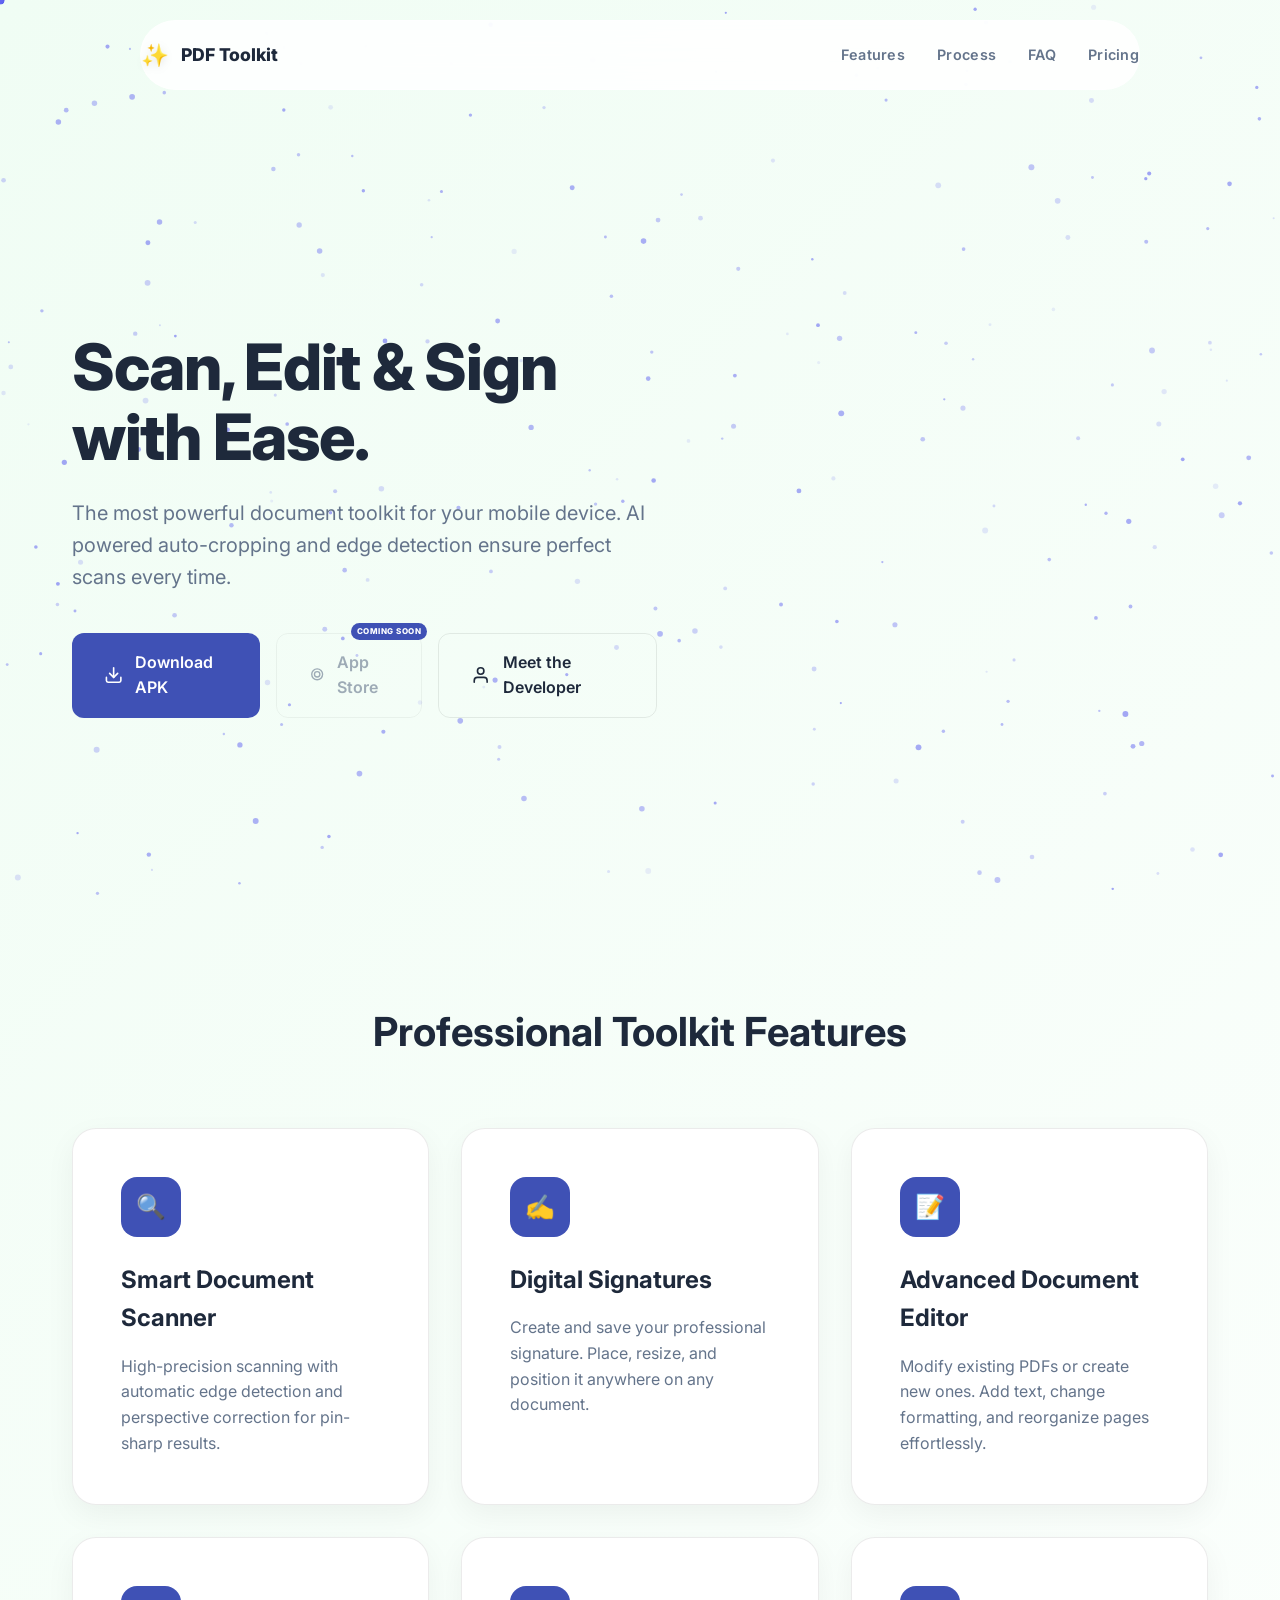
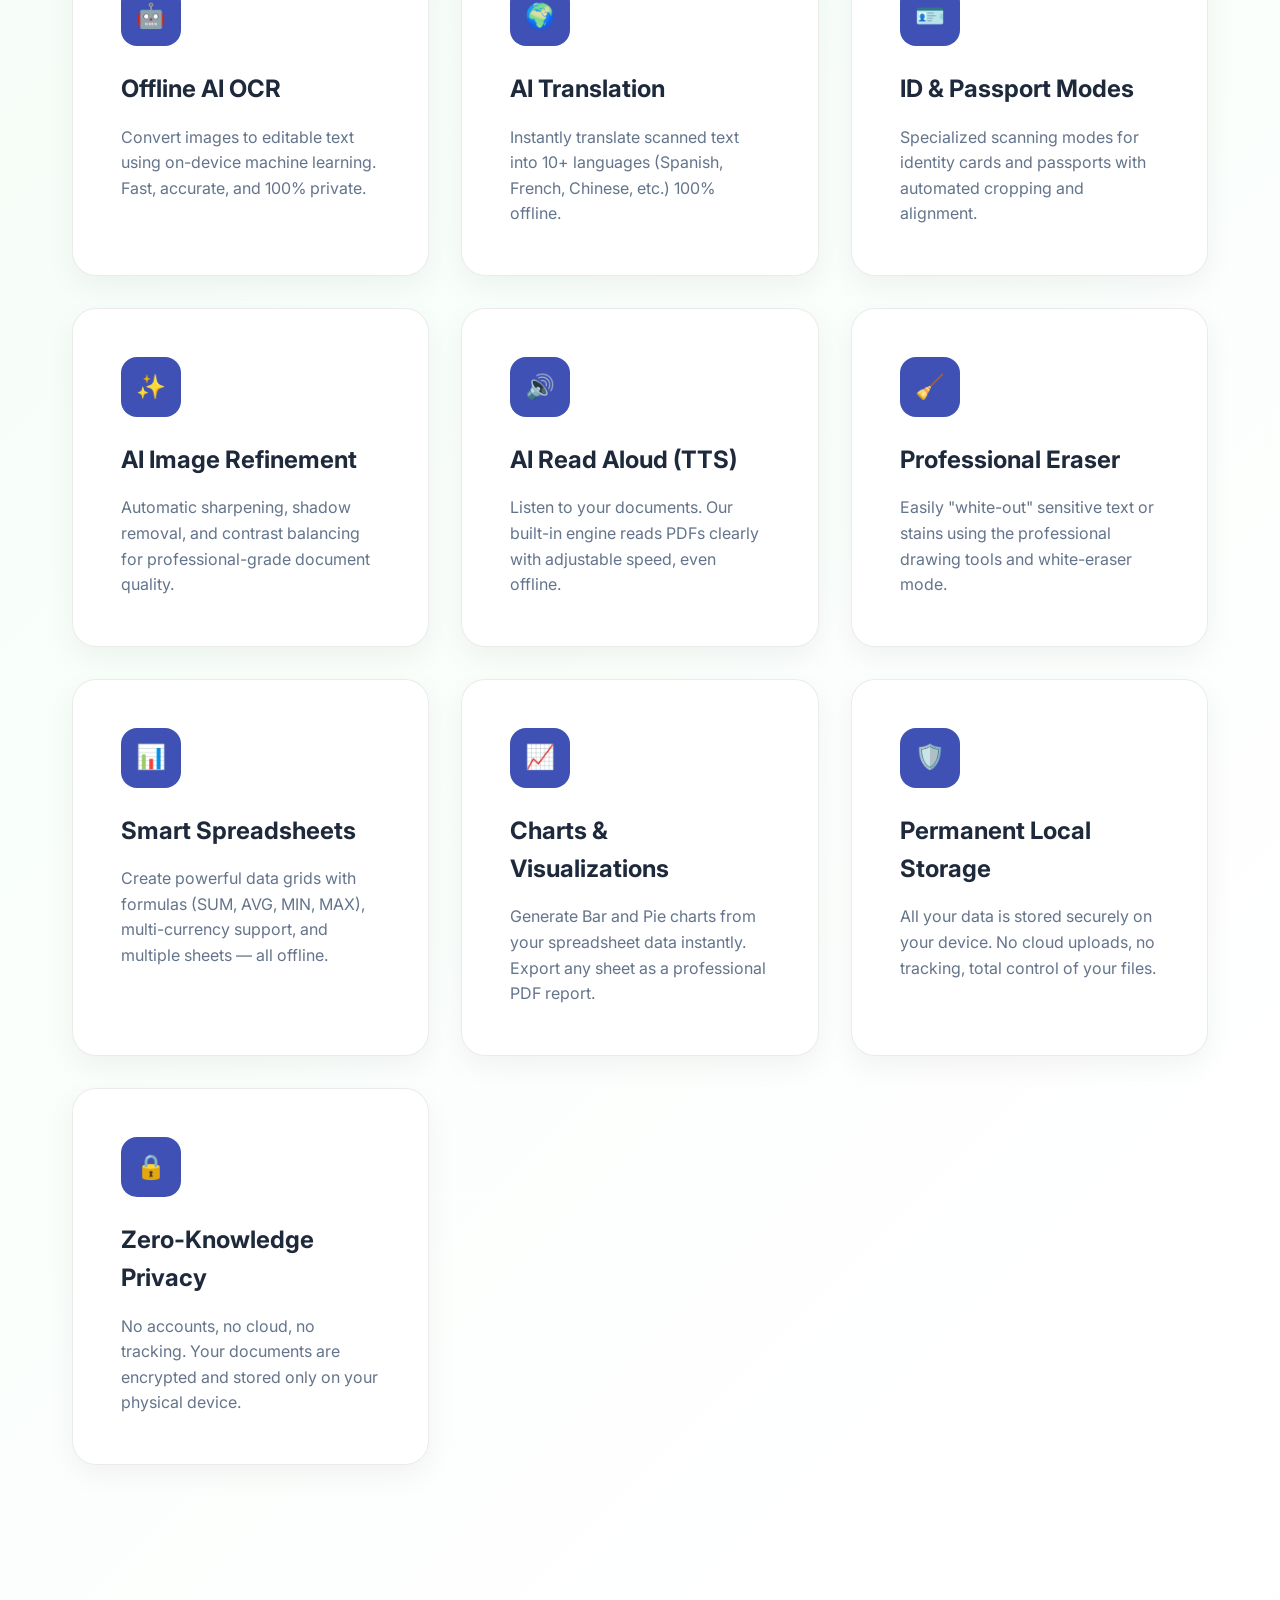
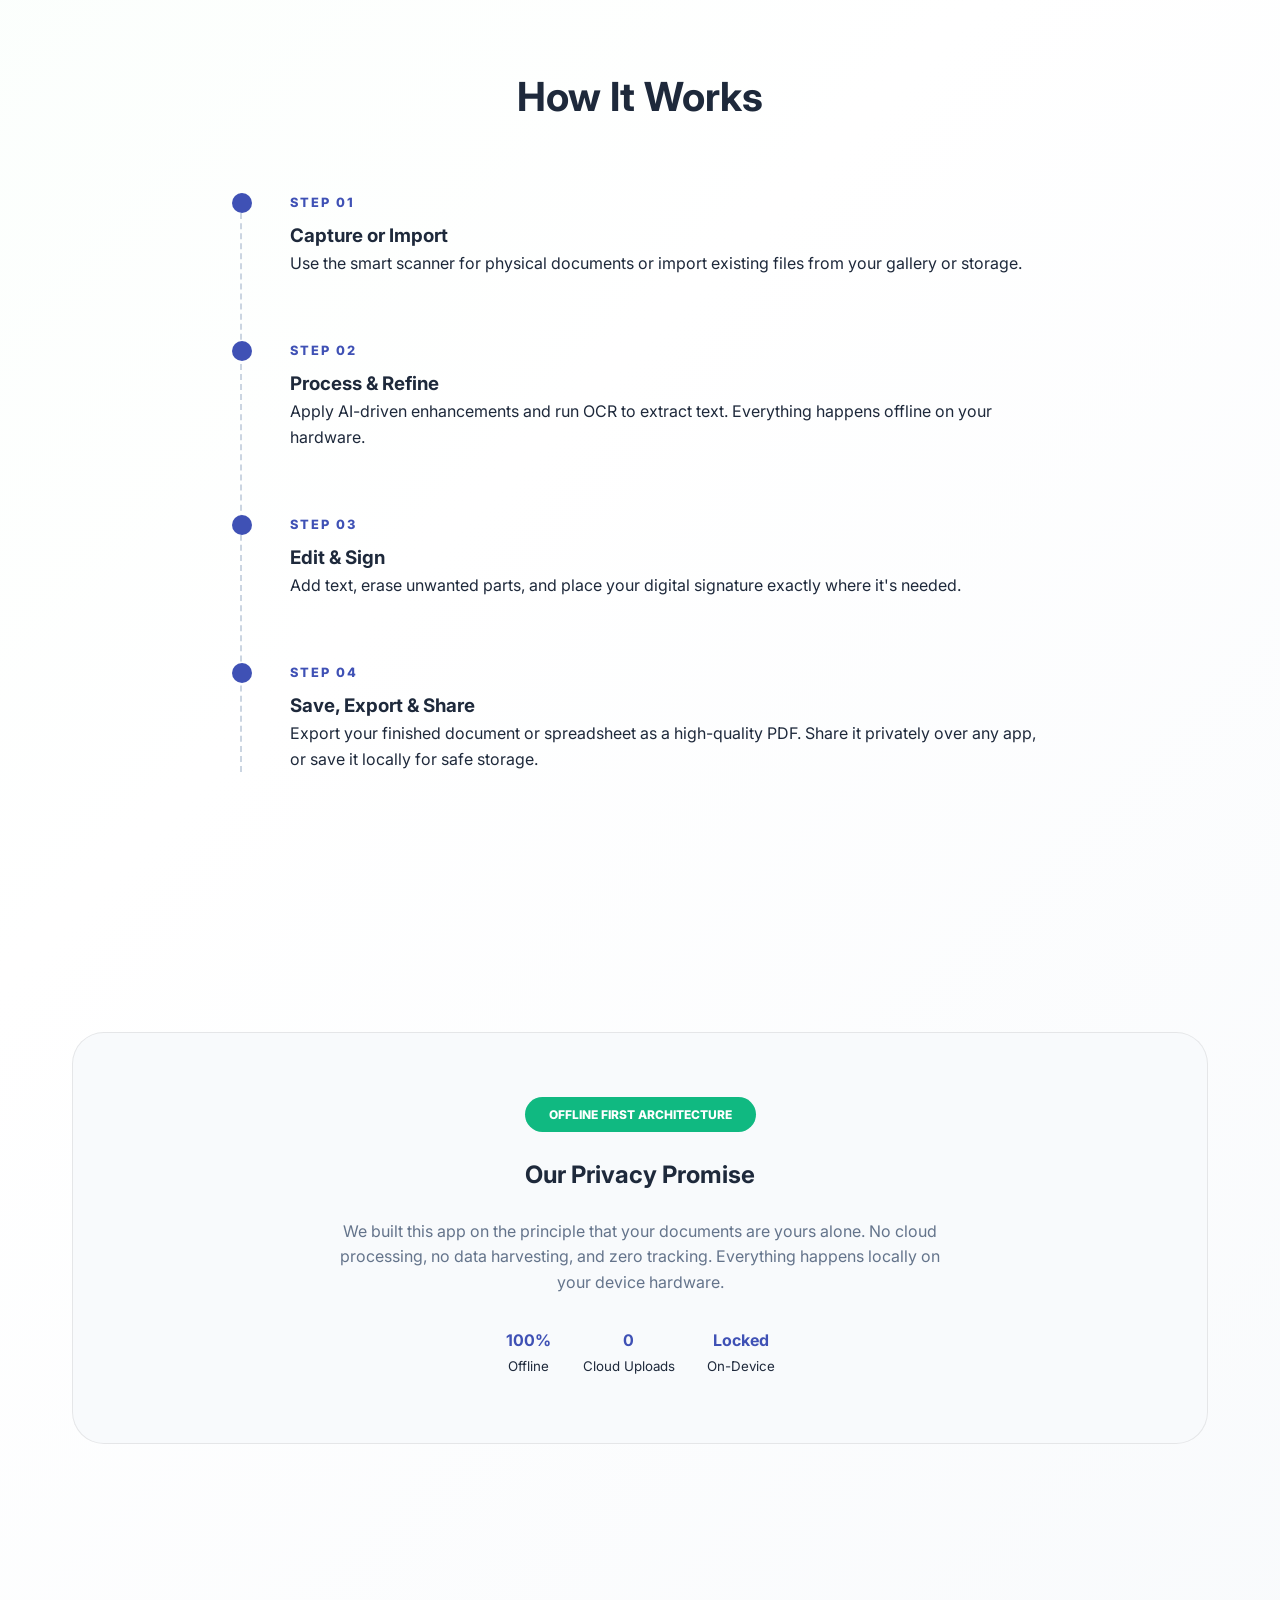
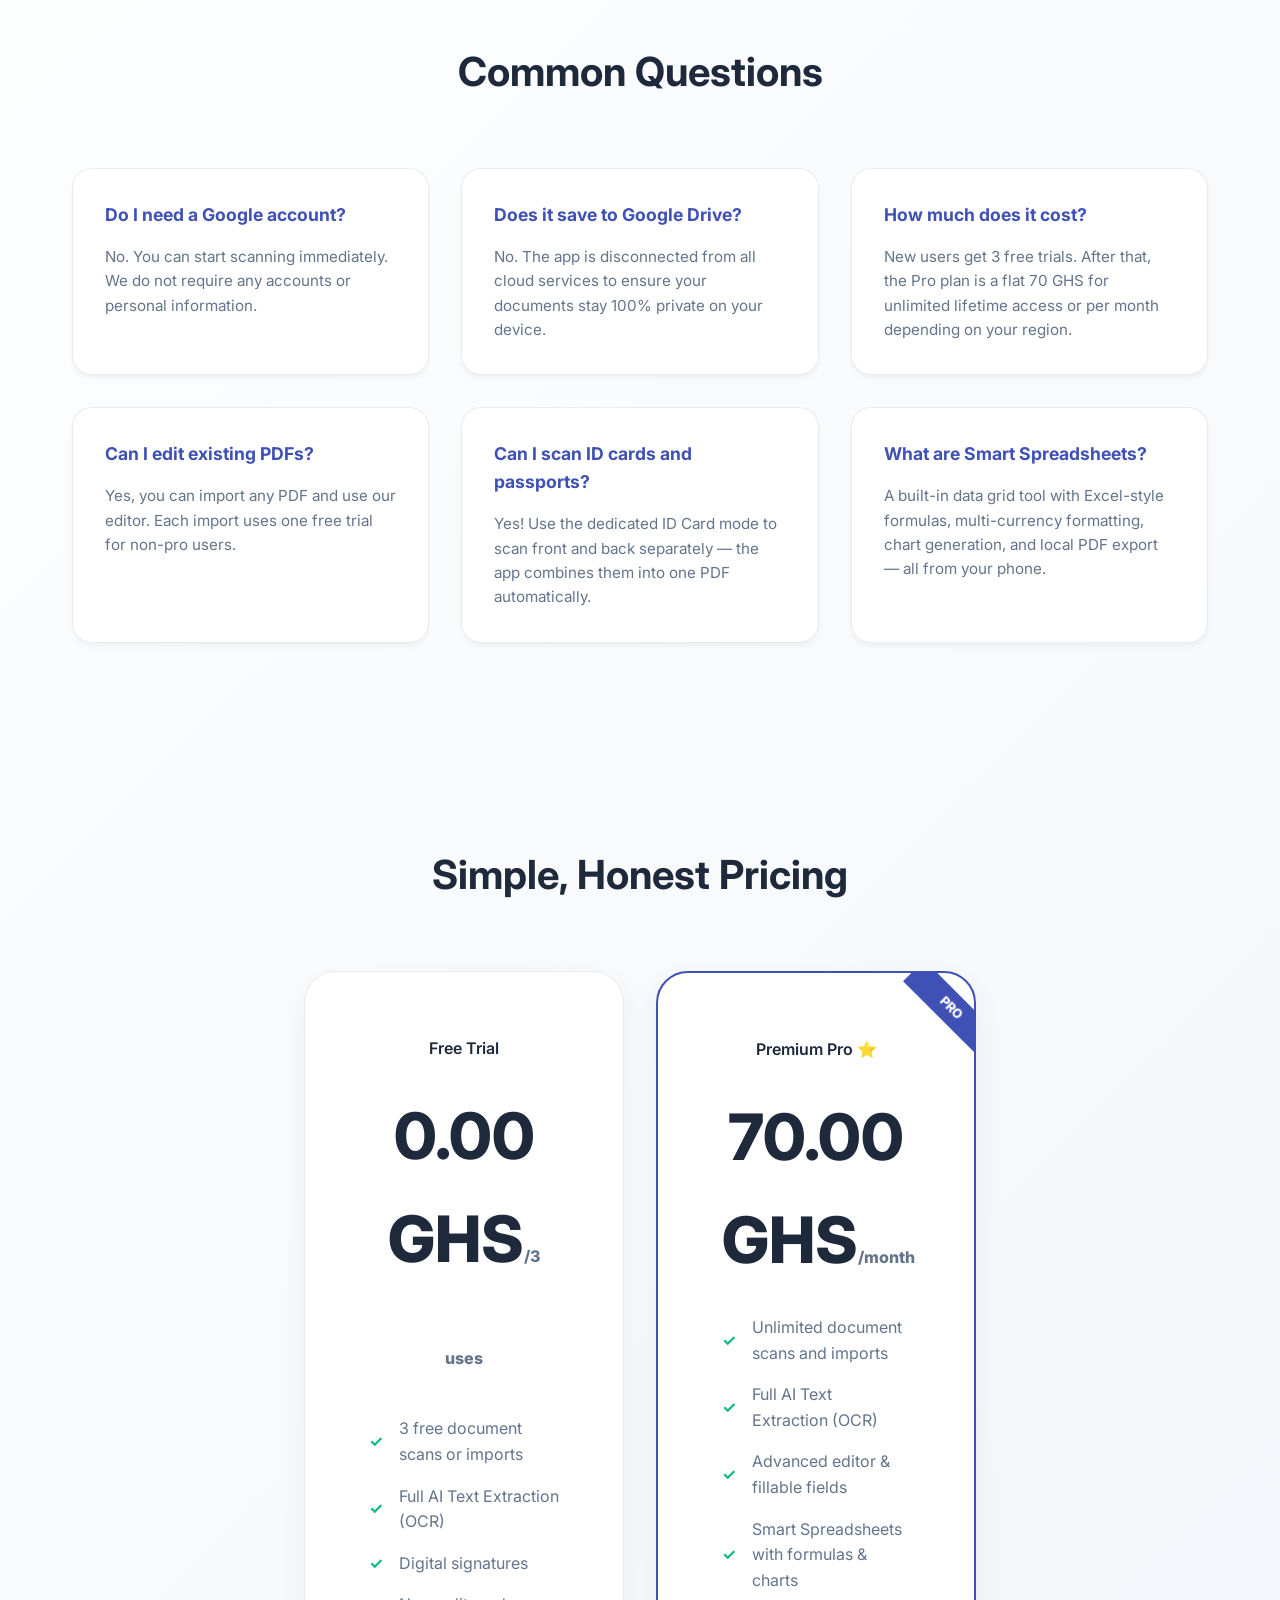
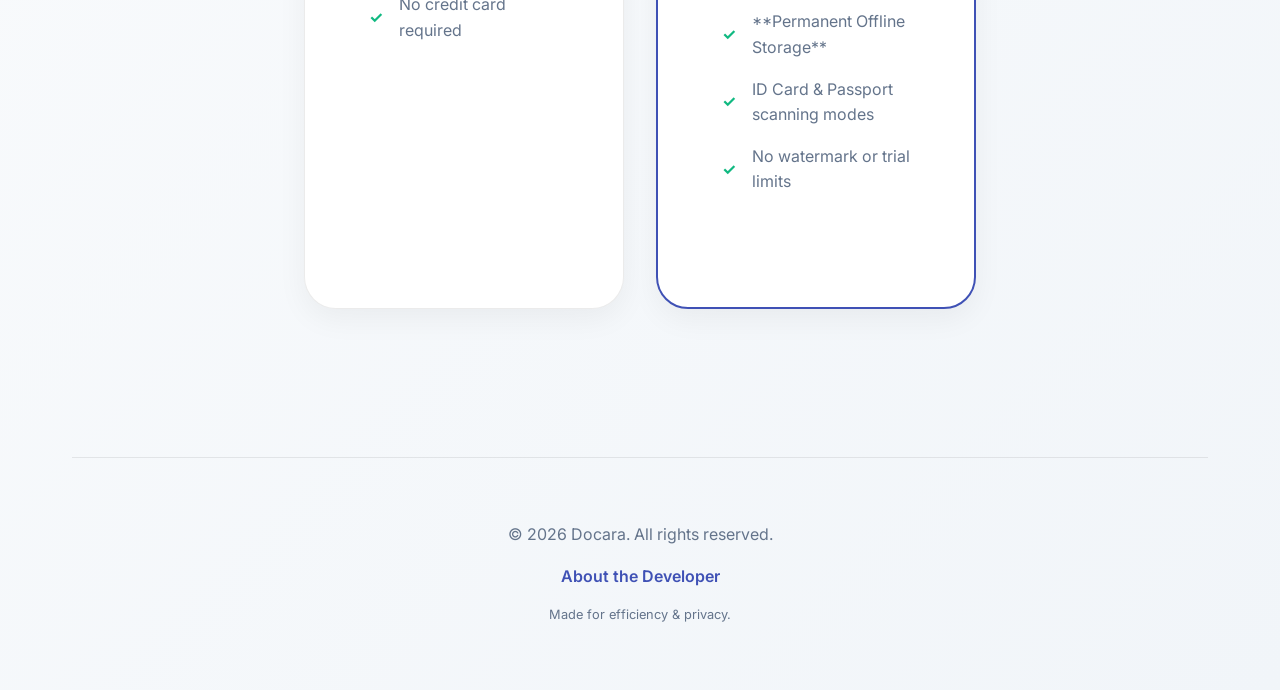
==== index.html @ e5826e5a "Initial commit - Clean project state" ====
<!DOCTYPE html>
<html lang="en">

<head>
    <meta charset="UTF-8">
    <meta name="viewport" content="width=device-width, initial-scale=1.0">
    <title>Docara | Professional Document Toolkit</title>
    <link rel="stylesheet" href="style.css">
</head>

<body>
    <!-- Moving Dot Animation Canvas -->
    <canvas id="particleCanvas"></canvas>

    <!-- Navigation Header -->
    <nav class="navbar">
        <div class="nav-container">
            <a href="#" class="nav-logo">
                <div class="logo-icon">✨</div>
                <span>PDF Toolkit</span>
            </a>
            <div class="nav-links">
                <a href="#features">Features</a>
                <a href="#how-it-works">Process</a>
                <a href="#faq">FAQ</a>
                <a href="#pricing">Pricing</a>
            </div>
            <button class="mobile-menu-btn" aria-label="Toggle Menu">
                <span></span>
                <span></span>
                <span></span>
            </button>
        </div>
    </nav>

    <div class="container">
        <!-- Hero Section -->
        <header class="animate">
            <div class="hero-content">
                <div class="hero-left">
                    <h1>Scan, Edit & Sign with Ease.</h1>
                    <p class="hero-subtitle">The most powerful document toolkit for your mobile device. AI powered
                        auto-cropping and edge detection ensure perfect scans every time.</p>
                    <div class="cta-group">
                        <a href="Latest_Builds/Docara_Latest.apk" class="btn btn-primary" download>
                            <svg width="24" height="24" viewBox="0 0 24 24" fill="none" stroke="currentColor"
                                stroke-width="2" stroke-linecap="round" stroke-linejoin="round">
                                <path d="M21 15v4a2 2 0 0 1-2 2H5a2 2 0 0 1-2-2v-4"></path>
                                <polyline points="7 10 12 15 17 10"></polyline>
                                <line x1="12" y1="15" x2="12" y2="3"></line>
                            </svg>
                            Download APK
                        </a>
                        <div style="position: relative;">
                            <a href="#" class="btn" style="border: 1px solid var(--glass-border); color: var(--text-dim); cursor: not-allowed; opacity: 0.6;">
                                <svg width="24" height="24" viewBox="0 0 24 24" fill="none" stroke="currentColor"
                                    stroke-width="2" stroke-linecap="round" stroke-linejoin="round">
                                    <path d="M12 19c-4.42 0-8-3.58-8-8s3.58-8 8-8 8 3.58 8 8-3.58 8-8 8z"></path>
                                    <path d="M12 15c-2.21 0-4-1.79-4-4s1.79-4 4-4 4 1.79 4 4-1.79 4-4 4z"></path>
                                </svg>
                                App Store
                            </a>
                            <span style="position: absolute; top: -10px; right: -5px; background: var(--primary); color: white; font-size: 8px; padding: 2px 6px; border-radius: 10px; font-weight: 800; letter-spacing: 0.5px;">COMING SOON</span>
                        </div>
                        <a href="about.html" class="btn"
                            style="border: 1px solid var(--glass-border); color: var(--text-main);">
                            <svg width="24" height="24" viewBox="0 0 24 24" fill="none" stroke="currentColor"
                                stroke-width="2" stroke-linecap="round" stroke-linejoin="round">
                                <path d="M20 21v-2a4 4 0 0 0-4-4H8a4 4 0 0 0-4 4v2"></path>
                                <circle cx="12" cy="7" r="4"></circle>
                            </svg>
                            Meet the Developer
                        </a>
                    </div>
                </div>
                <div class="hero-right">
                    <!-- App Mockup Removed Based on User Request -->
                </div>
            </div>
        </header>

        <!-- Features Section -->
        <section id="features" class="features">
            <h2 class="section-title">Professional Toolkit Features</h2>
            <div class="feature-grid">
                <div class="feature-card animate">
                    <div class="feature-icon">🔍</div>
                    <h3>Smart Document Scanner</h3>
                    <p>High-precision scanning with automatic edge detection and perspective correction for pin-sharp results.</p>
                </div>
                <div class="feature-card animate">
                    <div class="feature-icon">✍️</div>
                    <h3>Digital Signatures</h3>
                    <p>Create and save your professional signature. Place, resize, and position it anywhere on any document.</p>
                </div>
                <div class="feature-card animate">
                    <div class="feature-icon">📝</div>
                    <h3>Advanced Document Editor</h3>
                    <p>Modify existing PDFs or create new ones. Add text, change formatting, and reorganize pages effortlessly.</p>
                </div>
                <div class="feature-card animate">
                    <div class="feature-icon">🤖</div>
                    <h3>Offline AI OCR</h3>
                    <p>Convert images to editable text using on-device machine learning. Fast, accurate, and 100% private.</p>
                </div>
                <div class="feature-card animate">
                    <div class="feature-icon">🌍</div>
                    <h3>AI Translation</h3>
                    <p>Instantly translate scanned text into 10+ languages (Spanish, French, Chinese, etc.) 100% offline.</p>
                </div>
                <div class="feature-card animate">
                    <div class="feature-icon">🪪</div>
                    <h3>ID & Passport Modes</h3>
                    <p>Specialized scanning modes for identity cards and passports with automated cropping and alignment.</p>
                </div>
                <div class="feature-card animate">
                    <div class="feature-icon">✨</div>
                    <h3>AI Image Refinement</h3>
                    <p>Automatic sharpening, shadow removal, and contrast balancing for professional-grade document quality.</p>
                </div>
                <div class="feature-card animate">
                    <div class="feature-icon">🔊</div>
                    <h3>AI Read Aloud (TTS)</h3>
                    <p>Listen to your documents. Our built-in engine reads PDFs clearly with adjustable speed, even offline.</p>
                </div>
                <div class="feature-card animate">
                    <div class="feature-icon">🧹</div>
                    <h3>Professional Eraser</h3>
                    <p>Easily "white-out" sensitive text or stains using the professional drawing tools and white-eraser mode.</p>
                </div>
                <div class="feature-card animate">
                    <div class="feature-icon">📊</div>
                    <h3>Smart Spreadsheets</h3>
                    <p>Create powerful data grids with formulas (SUM, AVG, MIN, MAX), multi-currency support, and multiple sheets — all offline.</p>
                </div>
                <div class="feature-card animate">
                    <div class="feature-icon">📈</div>
                    <h3>Charts & Visualizations</h3>
                    <p>Generate Bar and Pie charts from your spreadsheet data instantly. Export any sheet as a professional PDF report.</p>
                </div>
                <div class="feature-card animate">
                    <div class="feature-icon">🛡️</div>
                    <h3>Permanent Local Storage</h3>
                    <p>All your data is stored securely on your device. No cloud uploads, no tracking, total control of your files.</p>
                </div>
                <div class="feature-card animate">
                    <div class="feature-icon">🔒</div>
                    <h3>Zero-Knowledge Privacy</h3>
                    <p>No accounts, no cloud, no tracking. Your documents are encrypted and stored only on your physical device.</p>
                </div>
            </div>
        </section>

             <section id="how-it-works" class="how-it-works animate" style="padding: 100px 0;">
            <h2 class="section-title">How It Works</h2>
            <div class="steps-container">
                <div class="step-item">
                    <span class="step-number">Step 01</span>
                    <h3>Capture or Import</h3>
                    <p>Use the smart scanner for physical documents or import existing files from your gallery or storage.</p>
                </div>
                <div class="step-item">
                    <span class="step-number">Step 02</span>
                    <h3>Process & Refine</h3>
                    <p>Apply AI-driven enhancements and run OCR to extract text. Everything happens offline on your hardware.</p>
                </div>
                <div class="step-item">
                    <span class="step-number">Step 03</span>
                    <h3>Edit & Sign</h3>
                    <p>Add text, erase unwanted parts, and place your digital signature exactly where it's needed.</p>
                </div>
                <div class="step-item">
                    <span class="step-number">Step 04</span>
                    <h3>Save, Export & Share</h3>
                    <p>Export your finished document or spreadsheet as a high-quality PDF. Share it privately over any app, or save it locally for safe storage.</p>
                </div>
        </section>

        <!-- Privacy Promise -->
        <section class="animate">
            <div class="privacy-promise">
                <span class="privacy-badge">OFFLINE FIRST ARCHITECTURE</span>
                <h2>Our Privacy Promise</h2>
                <p style="max-width: 600px; margin: 1.5rem auto; color: var(--text-dim);">We built this app on the
                    principle that your documents are yours alone. No cloud processing, no data harvesting, and zero
                    tracking. Everything happens locally on your device hardware.</p>
                <div style="display: flex; justify-content: center; gap: 2rem; margin-top: 2rem;">
                    <div><strong class="text-accent">100%</strong><br><small>Offline</small></div>
                    <div><strong class="text-accent">0</strong><br><small>Cloud Uploads</small></div>
                    <div><strong class="text-accent">Locked</strong><br><small>On-Device</small></div>
                </div>
            </div>
        </section>

        <!-- FAQ Section -->
        <section id="faq" style="padding: 100px 0;">
            <h2 class="section-title">Common Questions</h2>
            <div class="faq-grid animate">
                <div class="faq-card">
                    <h4>Do I need a Google account?</h4>
                    <p>No. You can start scanning immediately. We do not require any accounts or personal information.</p>
                </div>
                <div class="faq-card">
                    <h4>Does it save to Google Drive?</h4>
                    <p>No. The app is disconnected from all cloud services to ensure your documents stay 100% private on your device.</p>
                </div>
                <div class="faq-card">
                    <h4>How much does it cost?</h4>
                    <p>New users get 3 free trials. After that, the Pro plan is a flat 70 GHS for unlimited lifetime access or per month depending on your region.</p>
                </div>
                <div class="faq-card">
                    <h4>Can I edit existing PDFs?</h4>
                    <p>Yes, you can import any PDF and use our editor. Each import uses one free trial for non-pro users.</p>
                </div>
                <div class="faq-card">
                    <h4>Can I scan ID cards and passports?</h4>
                    <p>Yes! Use the dedicated ID Card mode to scan front and back separately — the app combines them into one PDF automatically.</p>
                </div>
                <div class="faq-card">
                    <h4>What are Smart Spreadsheets?</h4>
                    <p>A built-in data grid tool with Excel-style formulas, multi-currency formatting, chart generation, and local PDF export — all from your phone.</p>
                </div>
            </div>
        </section>


        <!-- Pricing Section -->
        <section id="pricing" class="pricing">
            <h2 class="section-title">Simple, Honest Pricing</h2>
            <div style="display: flex; justify-content: center; gap: 2rem; flex-wrap: wrap; margin-bottom: 3rem;">
                <!-- Trial Card -->
                <div class="pricing-card animate" style="flex: 1; min-width: 260px; max-width: 320px;">
                    <p style="font-weight: 600;">Free Trial</p>
                    <div class="price">0.00 GHS<span>/3 uses</span></div>
                    <ul class="pricing-list">
                        <li>3 free document scans or imports</li>
                        <li>Full AI Text Extraction (OCR)</li>
                        <li>Digital signatures</li>
                        <li>No credit card required</li>
                    </ul>
                </div>
                <!-- Pro Card -->
                <div class="pricing-card animate has-ribbon" style="flex: 1; min-width: 260px; max-width: 320px;">
                    <p style="font-weight: 600;">Premium Pro ⭐</p>
                    <div class="price">70.00 GHS<span>/month</span></div>
                    <ul class="pricing-list">
                        <li>Unlimited document scans and imports</li>
                        <li>Full AI Text Extraction (OCR)</li>
                        <li>Advanced editor & fillable fields</li>
                        <li>Smart Spreadsheets with formulas & charts</li>
                        <li>**Permanent Offline Storage**</li>
                        <li>ID Card & Passport scanning modes</li>
                        <li>No watermark or trial limits</li>
                    </ul>
                </div>
            </div>
        </section>

        <!-- Footer -->
        <footer
            style="padding: 4rem 0; text-align: center; border-top: 1px solid var(--glass-border); position: relative; z-index: 1;">
            <p style="color: var(--text-dim)">&copy; 2026 Docara. All rights reserved.</p>
            <p style="margin-top: 1rem;"><a href="about.html"
                    style="color: var(--primary); text-decoration: none; font-weight: 600;">About the Developer</a></p>
            <p style="font-size: 0.8rem; margin-top: 1rem; color: var(--text-dim);">Made for efficiency & privacy.</p>
        </footer>
    </div>

    <!-- Particle Background Script -->
    <script>
        const canvas = document.getElementById('particleCanvas');
        const ctx = canvas.getContext('2d');
        let particles = [];
        const particleCount = 1000;

        window.addEventListener('resize', resizeCanvas);
        function resizeCanvas() {
            canvas.width = window.innerWidth;
            canvas.height = window.innerHeight;
        }
        resizeCanvas();

        class Particle {
            constructor() {
                this.init();
            }
            init() {
                this.x = Math.random() * canvas.width;
                this.y = Math.random() * canvas.height;
                this.size = Math.random() * 2 + 1;
                this.speedX = Math.random() * 0.5 - 0.25;
                this.speedY = Math.random() * 0.5 - 0.25;
                this.opacity = Math.random() * 0.5 + 0.1;
            }
            update() {
                this.x += this.speedX;
                this.y += this.speedY;

                if (this.x < 0 || this.x > canvas.width || this.y < 0 || this.y > canvas.height) {
                    this.init();
                }
            }
            draw() {
                ctx.fillStyle = `rgba(99, 102, 241, ${this.opacity})`;
                ctx.beginPath();
                ctx.arc(this.x, this.y, this.size, 0, Math.PI * 2);
                ctx.fill();
            }
        }

        for (let i = 0; i < particleCount; i++) {
            particles.push(new Particle());
        }

        function animate() {
            ctx.clearRect(0, 0, canvas.width, canvas.height);
            particles.forEach(p => {
                p.update();
                p.draw();
            });
            requestAnimationFrame(animate);
        }
        animate();

        // Reveal animations
        const observer = new IntersectionObserver((entries) => {
            entries.forEach(entry => {
                if (entry.isIntersecting) {
                    entry.target.classList.add('visible');
                }
            });
        }, { threshold: 0.1 });

        document.querySelectorAll('.animate').forEach(el => observer.observe(el));

        // Navbar Scroll Effect
        const navbar = document.querySelector('.navbar');
        window.addEventListener('scroll', () => {
            if (window.scrollY > 50) {
                navbar.style.padding = '0.5rem 0';
                navbar.style.boxShadow = '0 10px 30px rgba(0,0,0,0.1)';
            } else {
                navbar.style.padding = '0';
                navbar.style.boxShadow = 'none';
            }
        });

        // Mobile Menu Toggle
        const mobileBtn = document.querySelector('.mobile-menu-btn');
        const navLinks = document.querySelector('.nav-links');

        mobileBtn.addEventListener('click', (e) => {
            e.stopPropagation();
            navLinks.classList.toggle('active');
        });

        // Close mobile menu on link click
        document.querySelectorAll('.nav-links a').forEach(link => {
            link.addEventListener('click', () => {
                if (window.innerWidth <= 968) {
                    navLinks.classList.remove('active');
                }
            });
        });

        // Close mobile menu when clicking outside
        document.addEventListener('click', (e) => {
            if (window.innerWidth <= 968 && navLinks.classList.contains('active')) {
                if (!navLinks.contains(e.target) && !mobileBtn.contains(e.target)) {
                    navLinks.classList.remove('active');
                }
            }
        });
    </script>
</body>

</html>
---- style.css ----
@import url('https://fonts.googleapis.com/css2?family=Inter:wght@400;600;800&display=swap');

:root {
    --primary: #3F51B5;
    --primary-dark: #303F9F;
    --accent: #6366f1;
    --bg-dark: #f0fdf4;
    --bg-gradient: linear-gradient(135deg, #f0fdf4 0%, #ffffff 50%, #f1f5f9 100%);
    --bg-card: #ffffff;
    --text-main: #1e293b;
    --text-dim: #64748b;
    --glass-border: rgba(0, 0, 0, 0.08);
    --card-shadow: 0 10px 30px rgba(0, 0, 0, 0.05);
    --nav-height: 80px;
}

* {
    margin: 0;
    padding: 0;
    box-sizing: border-box;
}

body {
    font-family: 'Inter', sans-serif;
    background-color: var(--bg-dark);
    background-image: var(--bg-gradient);
    color: var(--text-main);
    line-height: 1.6;
    overflow-x: hidden;
    min-height: 100vh;
}

html {
    overflow-x: hidden;
}

/* Particle Canvas */
#particleCanvas {
    position: fixed;
    top: 0;
    left: 0;
    width: 100%;
    height: 100%;
    z-index: -1;
    pointer-events: none;
}

/* Animations */
@keyframes fadeIn {
    from { opacity: 0; transform: translateY(20px); }
    to { opacity: 1; transform: translateY(0); }
}

.animate {
    opacity: 0;
    transition: all 0.8s ease;
}

.animate.visible {
    opacity: 1;
    transform: translateY(0);
}

/* Layout */
.container {
    max-width: 1200px;
    margin: 0 auto;
    padding: 0 2rem;
    position: relative;
    z-index: 1;
}

@media (max-width: 768px) {
    .container {
        padding: 0 1.25rem;
    }
}

/* Floating Pill Navigation Bar */
.navbar {
    position: fixed;
    top: 20px;
    left: 50%;
    transform: translateX(-50%);
    width: 90%;
    max-width: 1000px;
    height: 70px;
    background: rgba(255, 255, 255, 0.85);
    backdrop-filter: blur(20px);
    -webkit-backdrop-filter: blur(20px);
    border: 1px solid rgba(255, 255, 255, 0.4);
    border-radius: 100px;
    z-index: 1000;
    display: flex !important;
    align-items: center !important;
    padding: 0 1.5rem;
    box-shadow: 0 10px 40px rgba(0, 0, 0, 0.08);
    transition: all 0.4s cubic-bezier(0.4, 0, 0.2, 1);
}

.nav-container {
    width: 100%;
    display: flex !important;
    justify-content: space-between !important;
    align-items: center !important;
}

.nav-logo {
    display: flex !important;
    align-items: center !important;
    gap: 0.75rem;
    text-decoration: none;
    color: var(--text-main);
    font-weight: 800;
    font-size: 1.1rem;
    white-space: nowrap;
}

.logo-icon {
    font-size: 1.4rem;
    filter: drop-shadow(0 2px 4px rgba(0,0,0,0.1));
}

.nav-links {
    display: flex !important;
    gap: 2rem;
    align-items: center !important;
}

.nav-links a {
    text-decoration: none;
    color: var(--text-dim);
    font-weight: 600;
    font-size: 0.9rem;
    transition: all 0.3s ease;
    letter-spacing: 0.02em;
}

.nav-links a:hover {
    color: var(--primary);
    transform: translateY(-1px);
}

.nav-cta {
    display: flex !important;
    align-items: center !important;
}

.btn-sm {
    padding: 0.7rem 1.5rem !important;
    font-size: 0.85rem !important;
    border-radius: 50px !important;
    background: var(--primary) !important;
    color: #fff !important;
    box-shadow: 0 4px 15px rgba(63, 81, 181, 0.3) !important;
}

.btn-sm:hover {
    transform: translateY(-2px) scale(1.05) !important;
    box-shadow: 0 8px 20px rgba(63, 81, 181, 0.4) !important;
}

.mobile-menu-btn {
    display: none;
    flex-direction: column;
    gap: 5px;
    background: none;
    border: none;
    cursor: pointer;
    padding: 10px;
}

.mobile-menu-btn span {
    width: 22px;
    height: 2px;
    background: var(--text-main);
    border-radius: 2px;
    transition: all 0.3s ease;
}

/* Mobile Menu Active State */
.nav-links.active {
    display: flex !important;
    position: fixed;
    top: 90px;
    left: 5%;
    width: 90%;
    background: rgba(255, 255, 255, 0.98);
    backdrop-filter: blur(10px);
    flex-direction: column;
    padding: 2rem;
    border-radius: 24px;
    box-shadow: 0 15px 40px rgba(0,0,0,0.15);
    border: 1px solid rgba(255,255,255,0.5);
    z-index: 999;
    animation: slideIn 0.3s ease forwards;
}

@keyframes slideIn {
    from { opacity: 0; transform: translateY(-10px); }
    to { opacity: 1; transform: translateY(0); }
}

/* Hero Section */
header {
    min-height: 100vh;
    display: flex;
    align-items: center;
    position: relative;
    padding-top: 150px;
}

.hero-content {
    display: grid;
    grid-template-columns: 1.2fr 1fr;
    gap: 4rem;
    align-items: center;
}

h1 {
    font-size: 4rem;
    font-weight: 800;
    line-height: 1.1;
    margin-bottom: 1.5rem;
    color: var(--text-main);
    letter-spacing: -0.02em;
}

.hero-subtitle {
    font-size: 1.25rem;
    color: var(--text-dim);
    margin-bottom: 2.5rem;
}

.cta-group {
    display: flex;
    gap: 1rem;
}

.btn {
    padding: 1rem 2rem;
    border-radius: 12px;
    font-weight: 600;
    text-decoration: none;
    transition: all 0.3s ease;
    display: inline-flex;
    align-items: center;
    gap: 0.75rem;
}

.btn-primary {
    background-color: var(--primary);
    color: #fff;
}

.btn-primary:hover {
    transform: translateY(-2px);
    box-shadow: 0 10px 20px rgba(63, 81, 181, 0.2);
}

.hero-image {
    position: relative;
    border-radius: 40px;
    overflow: hidden;
    box-shadow: 0 30px 60px rgba(0,0,0,0.1);
    border: 8px solid #f8fafc;
}

.hero-image img {
    width: 100%;
    display: block;
}

/* Features Section */
.features {
    padding: 100px 0;
}

.section-title {
    text-align: center;
    font-size: 2.5rem;
    margin-bottom: 4rem;
}

@media (max-width: 768px) {
    .section-title {
        font-size: 1.85rem;
        margin-bottom: 2.5rem;
        padding: 0 1rem;
    }
}

.feature-grid {
    display: grid;
    grid-template-columns: repeat(auto-fit, minmax(300px, 1fr));
    gap: 2rem;
}

.feature-card {
    background: var(--bg-card);
    padding: 3rem;
    border-radius: 24px;
    border: 1px solid var(--glass-border);
    transition: all 0.3s ease;
    box-shadow: var(--card-shadow);
}

.feature-card:hover {
    transform: translateY(-10px);
    box-shadow: 0 20px 40px rgba(0,0,0,0.08);
    border-color: var(--primary);
}

.feature-icon {
    width: 60px;
    height: 60px;
    background: var(--primary);
    border-radius: 16px;
    display: flex;
    align-items: center;
    justify-content: center;
    margin-bottom: 1.5rem;
    font-size: 1.5rem;
    color: #fff;
}

.feature-card h3 {
    font-size: 1.5rem;
    margin-bottom: 1rem;
}

.feature-card p {
    color: var(--text-dim);
}

/* Pricing Section */
.pricing {
    padding: 100px 0;
    text-align: center;
}

.pricing-card {
    max-width: 400px;
    background: #fff;
    padding: 4rem;
    border-radius: 32px;
    border: 1px solid var(--glass-border);
    position: relative;
    overflow: hidden;
    box-shadow: var(--card-shadow);
}

.pricing-card.has-ribbon {
    border: 2px solid var(--primary);
}

.pricing-card.has-ribbon::before {
    content: 'PRO';
    position: absolute;
    top: 20px;
    right: -30px;
    background: var(--primary);
    color: #fff;
    padding: 5px 40px;
    transform: rotate(45deg);
    font-weight: 800;
    font-size: 0.8rem;
}

.price {
    font-size: 4rem;
    font-weight: 800;
    margin: 1.5rem 0;
}

.price span {
    font-size: 1rem;
    color: var(--text-dim);
}

.pricing-list {
    list-style: none;
    text-align: left;
    margin-bottom: 3rem;
}

.pricing-list li {
    margin-bottom: 1rem;
    display: flex;
    align-items: center;
    gap: 1rem;
    color: var(--text-dim);
}

.pricing-list li::before {
    content: '\2713';
    color: #10b981;
    font-weight: bold;
}

/* Responsive Enhancements */
@media (max-width: 968px) {
    .navbar {
        width: 95%;
        height: 60px;
        top: 15px;
        padding: 0 1rem;
    }

    .nav-logo span {
        font-size: 1rem;
    }

    header {
        padding-top: 130px;
        min-height: auto;
        padding-bottom: 60px;
    }

    .hero-content {
        grid-template-columns: 1fr;
        text-align: center;
        gap: 3rem;
    }
    
    .cta-group {
        justify-content: center;
        flex-direction: column;
        width: 100%;
        max-width: 300px;
        margin: 0 auto;
    }

    .btn {
        width: 100%;
        justify-content: center;
    }
    
    h1 {
        font-size: 2.75rem;
        margin-bottom: 1rem;
    }

    .hero-subtitle {
        font-size: 1.1rem;
        padding: 0 1rem;
    }
    
    .hero-image {
        max-width: 100%;
        margin: 0 auto;
        border-width: 4px;
    }

    .nav-links {
        display: none !important;
    }

    .nav-cta {
        display: none; /* Hide CTA on small mobile to save space, or show just icon */
    }

    .mobile-menu-btn {
        display: flex !important;
    }

    .features {
        padding: 60px 0;
    }

    .section-title {
        font-size: 2rem;
        margin-bottom: 3rem;
    }

    .pricing-card {
        padding: 2.5rem 1.25rem;
        max-width: 92%;
        margin: 0 auto;
    }

    .price {
        font-size: 2.75rem;
    }
}

@media (max-width: 480px) {
    body {
        font-size: 0.95rem; /* slightly smaller base font */
    }

    h1 {
        font-size: 2rem;
        margin-bottom: 0.75rem;
    }

    .hero-subtitle {
        font-size: 0.95rem;
        margin-bottom: 1.5rem;
    }

    .btn {
        padding: 0.75rem 1.2rem;
        font-size: 0.95rem;
    }

    .hero-image {
        max-width: 250px;
        border-width: 2px;
    }

    .navbar {
        height: 50px;
        padding: 0 0.75rem;
    }

    .nav-logo span {
        font-size: 0.85rem;
    }

    .logo-icon {
        font-size: 1.1rem;
    }

    /* Minimize other sections */
    .section-title {
        font-size: 1.5rem;
        margin-bottom: 2rem;
    }

    .feature-icon {
        width: 45px;
        height: 45px;
        font-size: 1.25rem;
        margin-bottom: 1rem;
    }

    .feature-card {
        padding: 1.5rem;
    }

    .feature-card h3 {
        font-size: 1.2rem;
    }

    .pricing-card {
        padding: 1.5rem 1rem;
    }

    .price {
        font-size: 2.25rem;
    }

    .step-number {
        font-size: 0.75rem;
    }

    .step-item {
        margin-bottom: 2.5rem;
    }
}

/* Steps Section */
.steps-container {
    max-width: 800px;
    margin: 4rem auto;
    position: relative;
    padding-left: 3rem;
    border-left: 2px dashed #cbd5e1;
}

@media (max-width: 768px) {
    .steps-container {
        padding-left: 0;
        margin: 3rem 0;
        border-left: none;
        text-align: center;
    }
    .step-item {
        padding-top: 30px;
    }
    .step-item::before {
        left: 50%;
        transform: translateX(-50%);
        top: 0;
    }
}

.step-item {
    position: relative;
    margin-bottom: 4rem;
}

.step-item::before {
    content: '';
    position: absolute;
    left: -3.65rem;
    top: 0;
    width: 20px;
    height: 20px;
    background: var(--primary);
    border-radius: 50%;
}

.step-number {
    font-size: 0.8rem;
    font-weight: 800;
    color: var(--primary);
    text-transform: uppercase;
    letter-spacing: 2px;
    margin-bottom: 0.5rem;
    display: block;
}

/* Privacy Promise */
.privacy-promise {
    background: #f8fafc;
    border: 1px solid var(--glass-border);
    padding: 4rem;
    border-radius: 32px;
    text-align: center;
    margin: 6rem 0;
}

@media (max-width: 768px) {
    .privacy-promise {
        padding: 2.5rem 1.25rem;
        margin: 4rem 1rem;
        border-radius: 24px;
    }
}

.privacy-badge {
    background: #10b981;
    color: #fff;
    padding: 0.5rem 1.5rem;
    border-radius: 100px;
    font-weight: 800;
    font-size: 0.75rem;
    display: inline-block;
    margin-bottom: 1.5rem;
}

/* FAQ Section */
.faq-grid {
    display: grid;
    grid-template-columns: repeat(auto-fit, minmax(300px, 1fr));
    gap: 2rem;
    margin-top: 4rem;
}

.faq-card {
    background: var(--bg-card);
    padding: 2rem;
    border-radius: 20px;
    border: 1px solid var(--glass-border);
    box-shadow: 0 4px 6px -1px rgba(0,0,0,0.05);
}

@media (max-width: 768px) {
    .faq-grid {
        gap: 1.25rem;
    }
    .faq-card {
        padding: 1.5rem;
    }
}

.faq-card h4 {
    color: var(--primary);
    margin-bottom: 1rem;
    font-size: 1.1rem;
}

.faq-card p {
    font-size: 0.95rem;
    color: var(--text-dim);
}

/* Utility */
.text-accent { color: var(--primary); }
.mt-4 { margin-top: 1rem; }

/* ============================================
   About Page Styles
   ============================================ */
.about-section {
    padding: 160px 0 60px;
}

.story-content {
    max-width: 800px;
    margin: 0 auto;
    background: var(--bg-card);
    padding: 3rem;
    border-radius: 32px;
    border: 1px solid var(--glass-border);
    box-shadow: var(--card-shadow);
}

.story-header {
    text-align: center;
    margin-bottom: 3rem;
}

.dev-badge {
    display: inline-block;
    background: var(--primary);
    color: #fff;
    padding: 0.5rem 1.5rem;
    border-radius: 50px;
    font-weight: 600;
    font-size: 0.9rem;
    margin-bottom: 1rem;
}

.story-text p {
    margin-bottom: 1.5rem;
    font-size: 1.1rem;
    color: var(--text-main);
}

.back-link {
    display: inline-flex;
    align-items: center;
    gap: 0.5rem;
    color: var(--primary);
    text-decoration: none;
    font-weight: 600;
    margin-bottom: 2rem;
    transition: transform 0.3s ease;
}

.back-link:hover {
    transform: translateX(-5px);
}
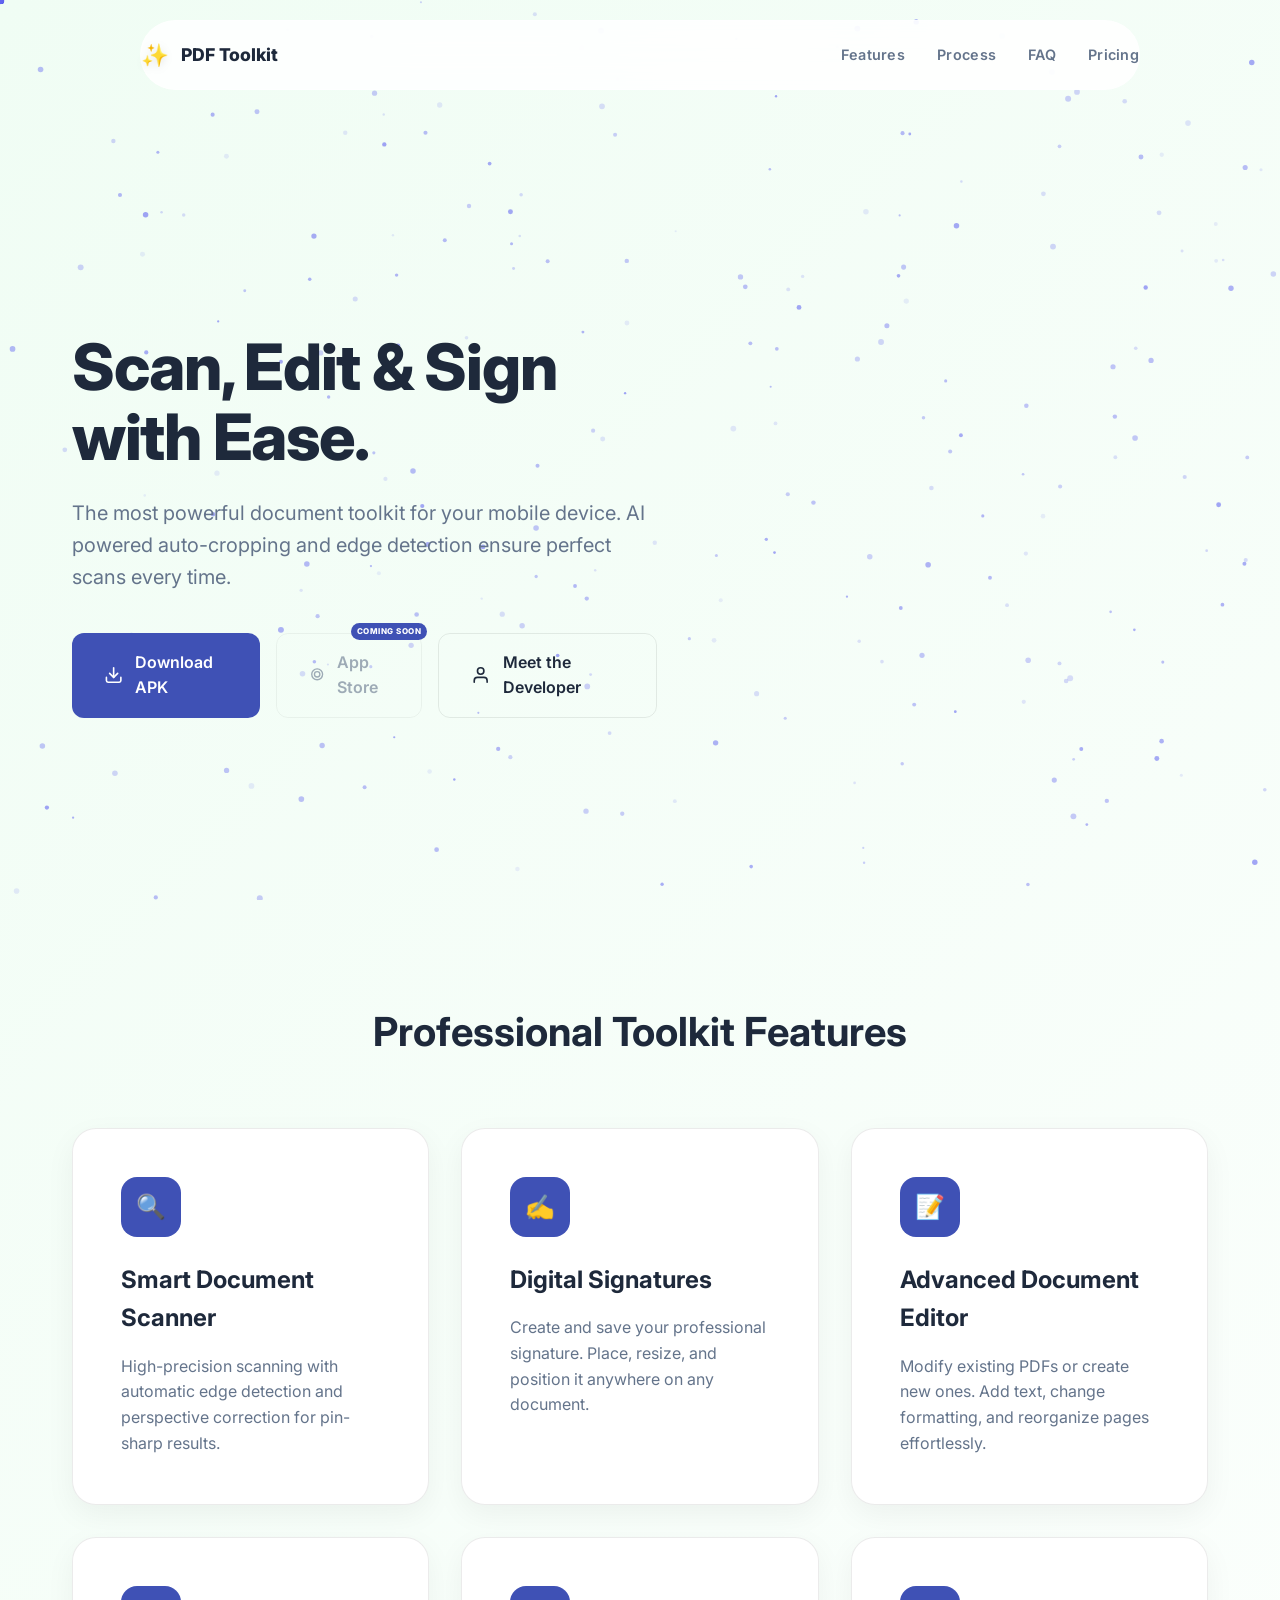
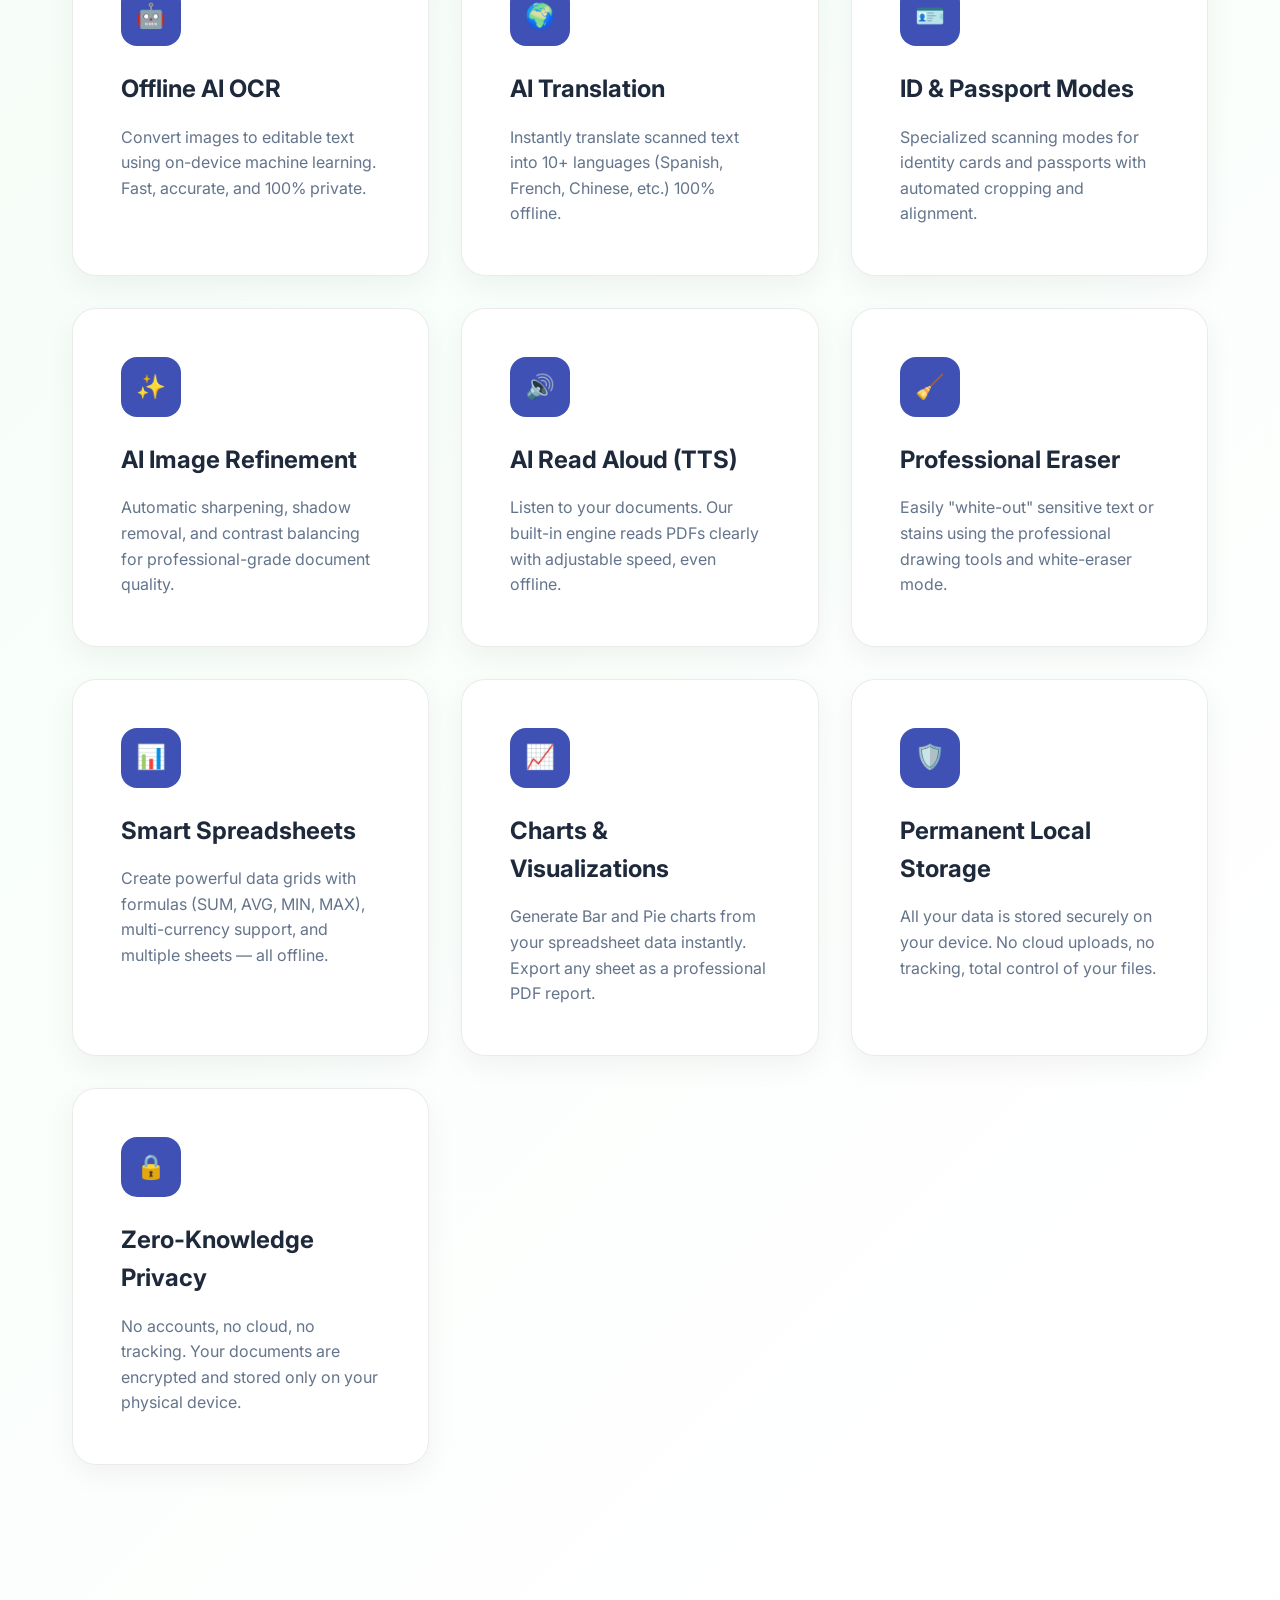
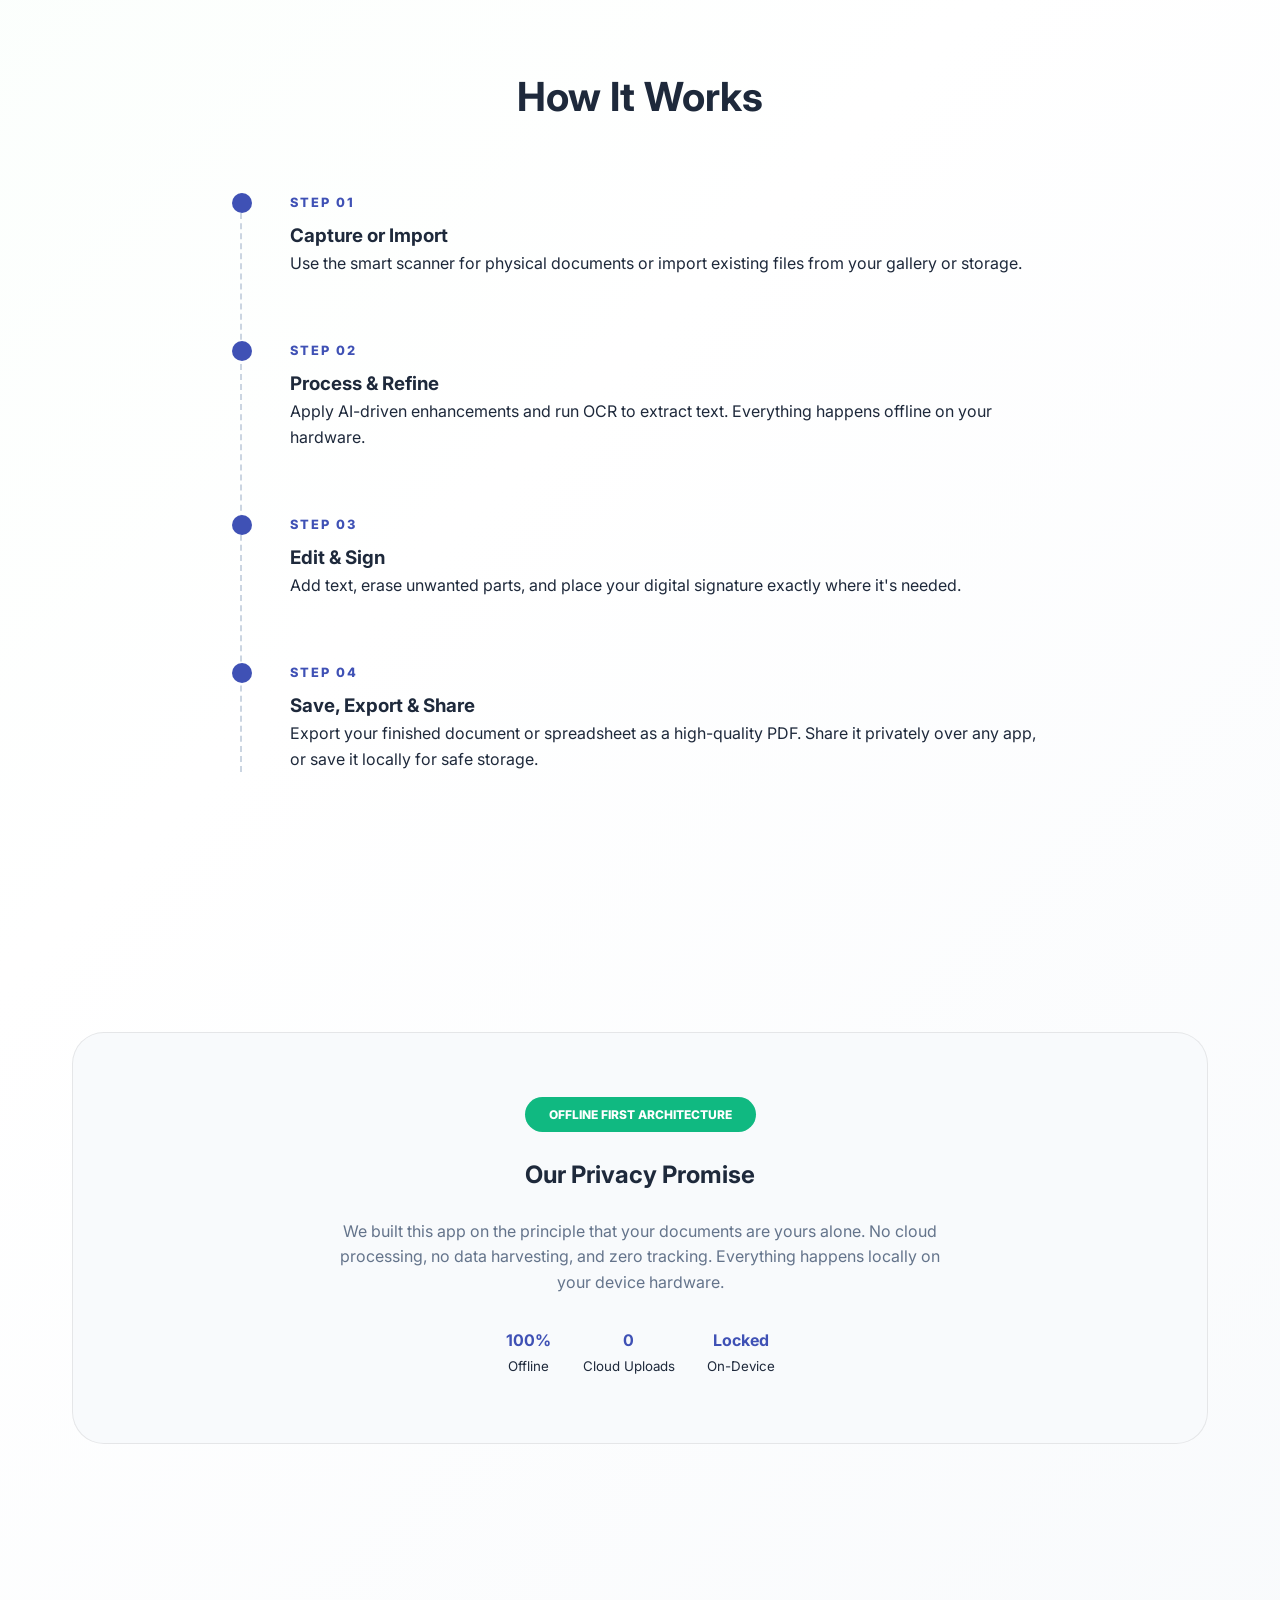
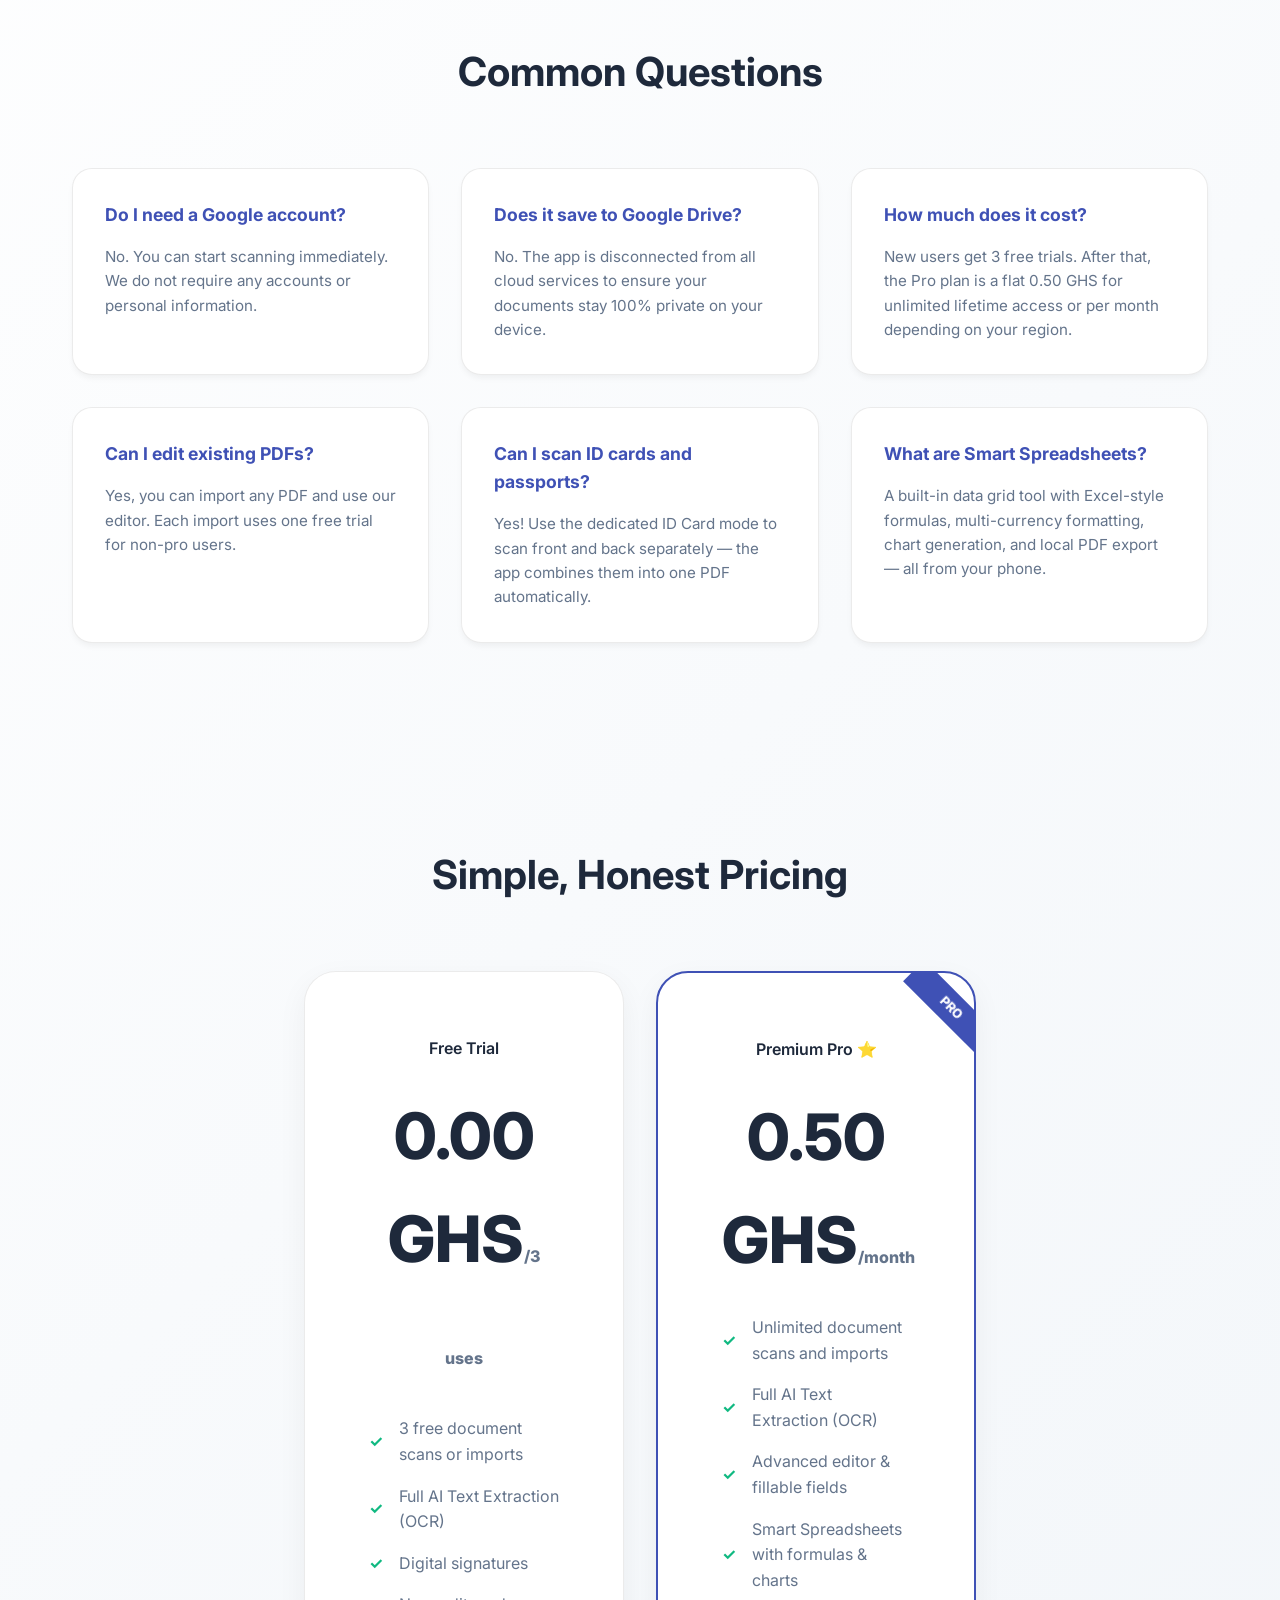
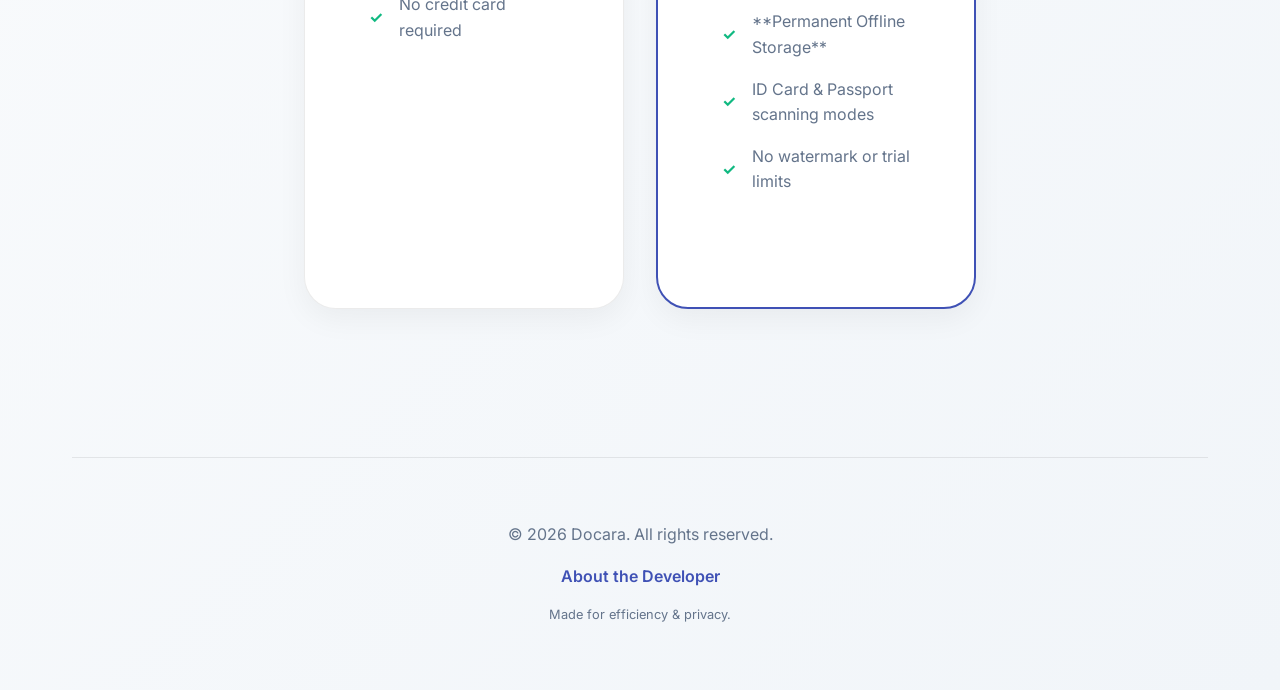
==== commit 4766717f: "chore: remove all monetization, paywall, and free trial logic - make app 100% free" ====
--- a/index.html
+++ b/index.html
@@ -206,7 +206,7 @@
                 </div>
                 <div class="faq-card">
                     <h4>How much does it cost?</h4>
-                    <p>New users get 3 free trials. After that, the Pro plan is a flat 70 GHS for unlimited lifetime access or per month depending on your region.</p>
+                    <p>New users get 3 free trials. After that, the Pro plan is a flat 0.50 GHS for unlimited lifetime access or per month depending on your region.</p>
                 </div>
                 <div class="faq-card">
                     <h4>Can I edit existing PDFs?</h4>
@@ -242,7 +242,7 @@
                 <!-- Pro Card -->
                 <div class="pricing-card animate has-ribbon" style="flex: 1; min-width: 260px; max-width: 320px;">
                     <p style="font-weight: 600;">Premium Pro ⭐</p>
-                    <div class="price">70.00 GHS<span>/month</span></div>
+                    <div class="price">0.50 GHS<span>/month</span></div>
                     <ul class="pricing-list">
                         <li>Unlimited document scans and imports</li>
                         <li>Full AI Text Extraction (OCR)</li>
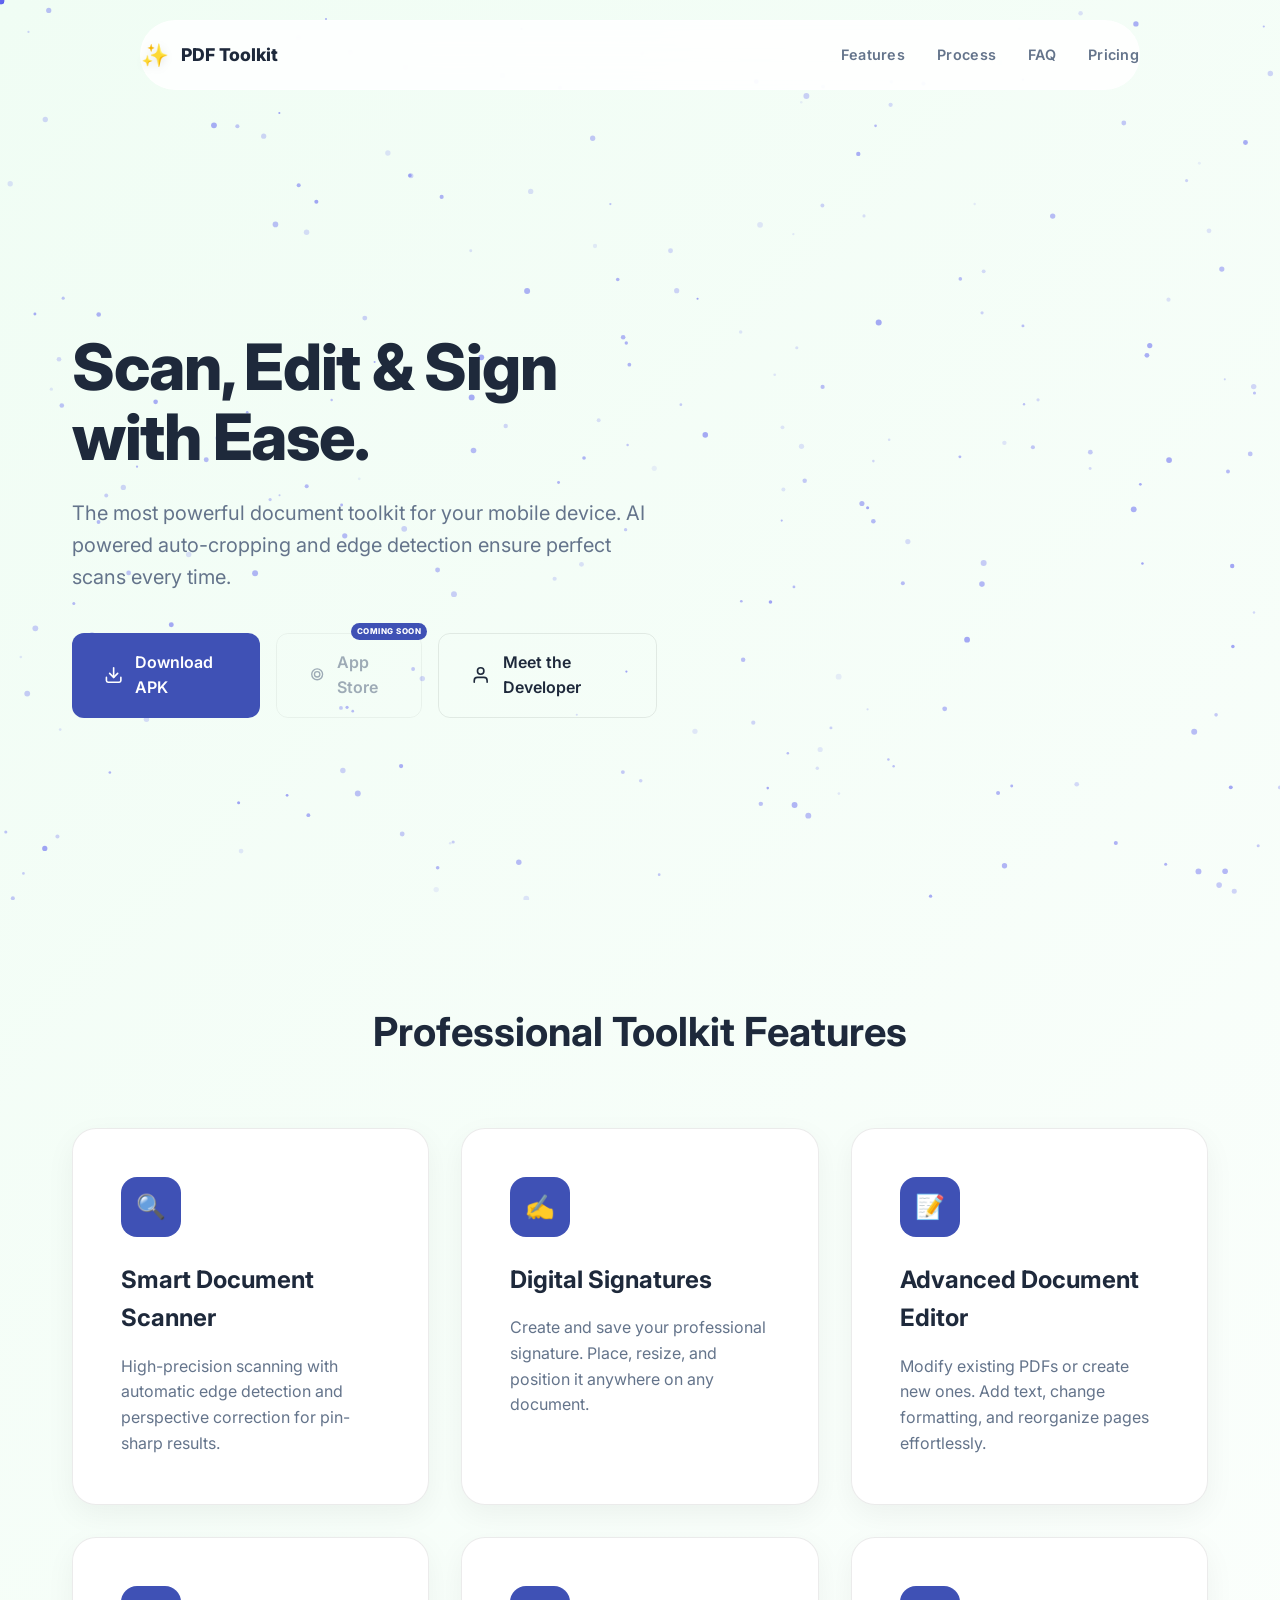
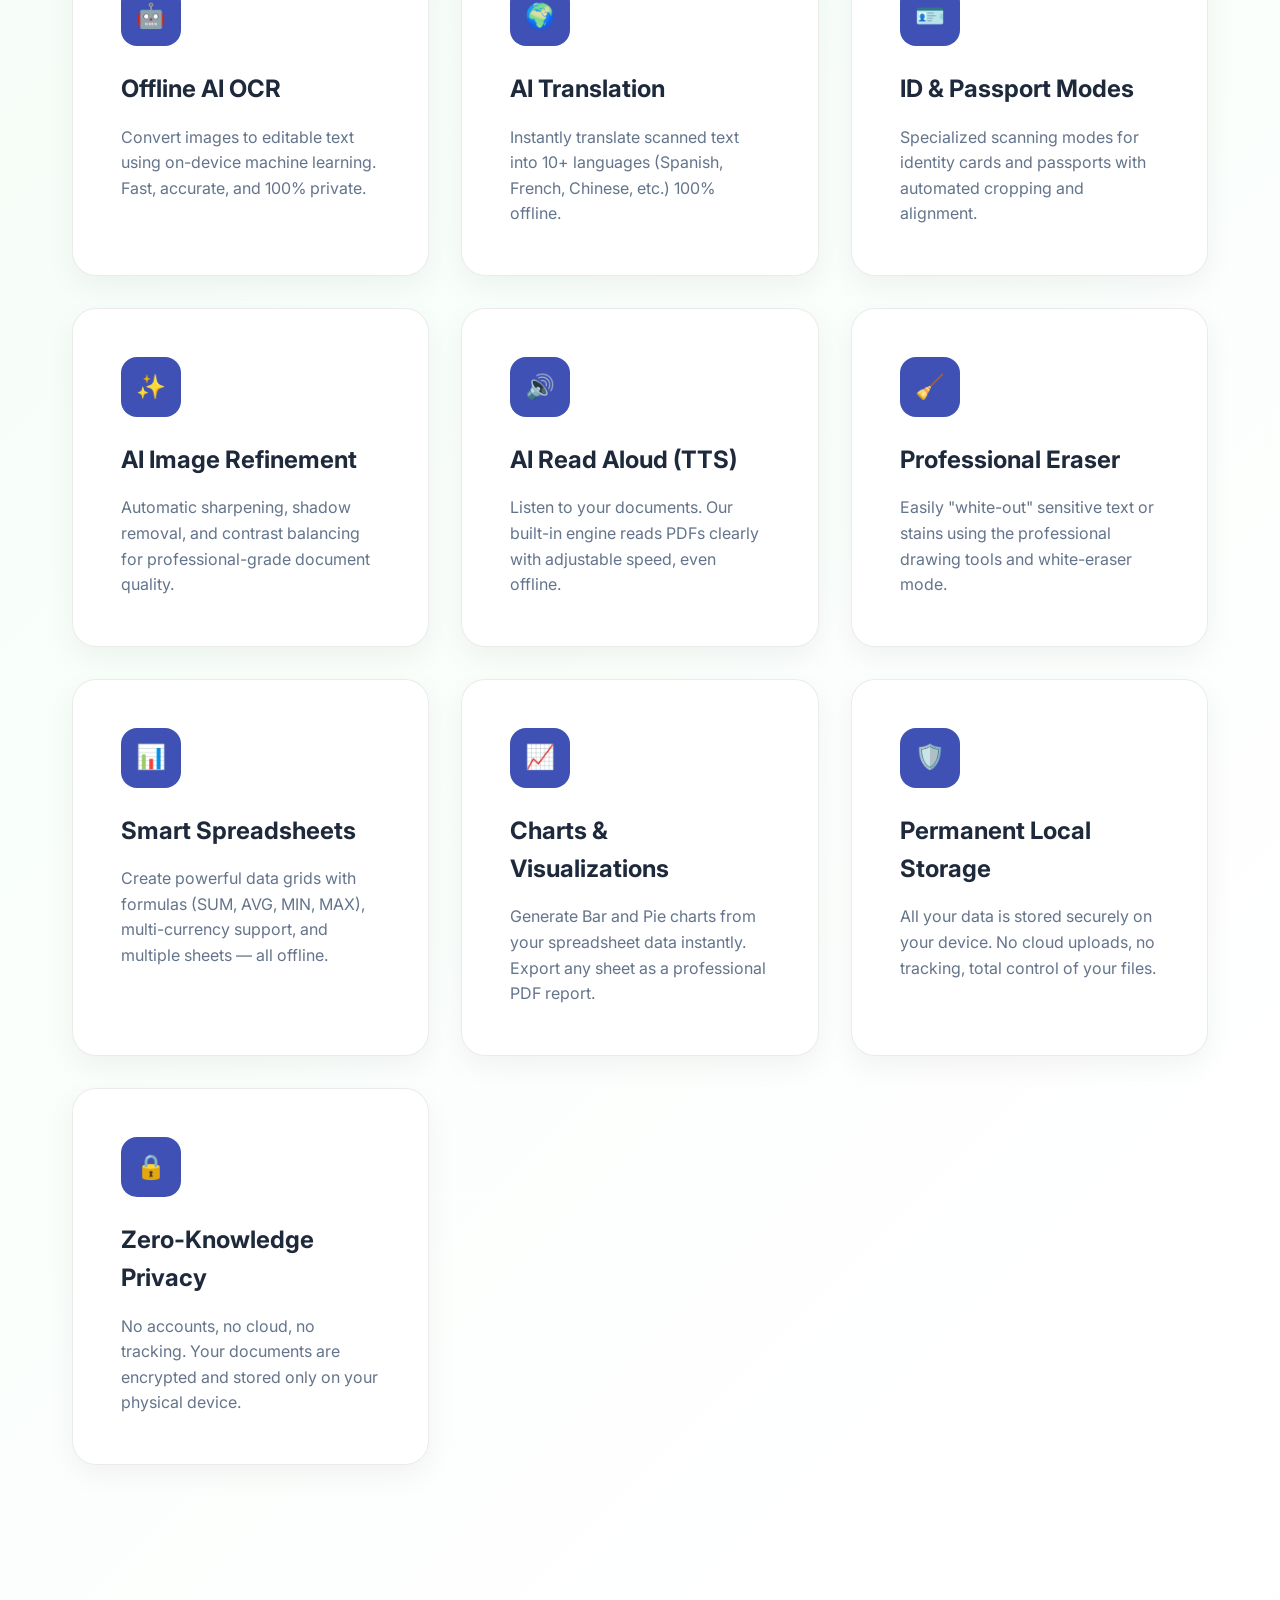
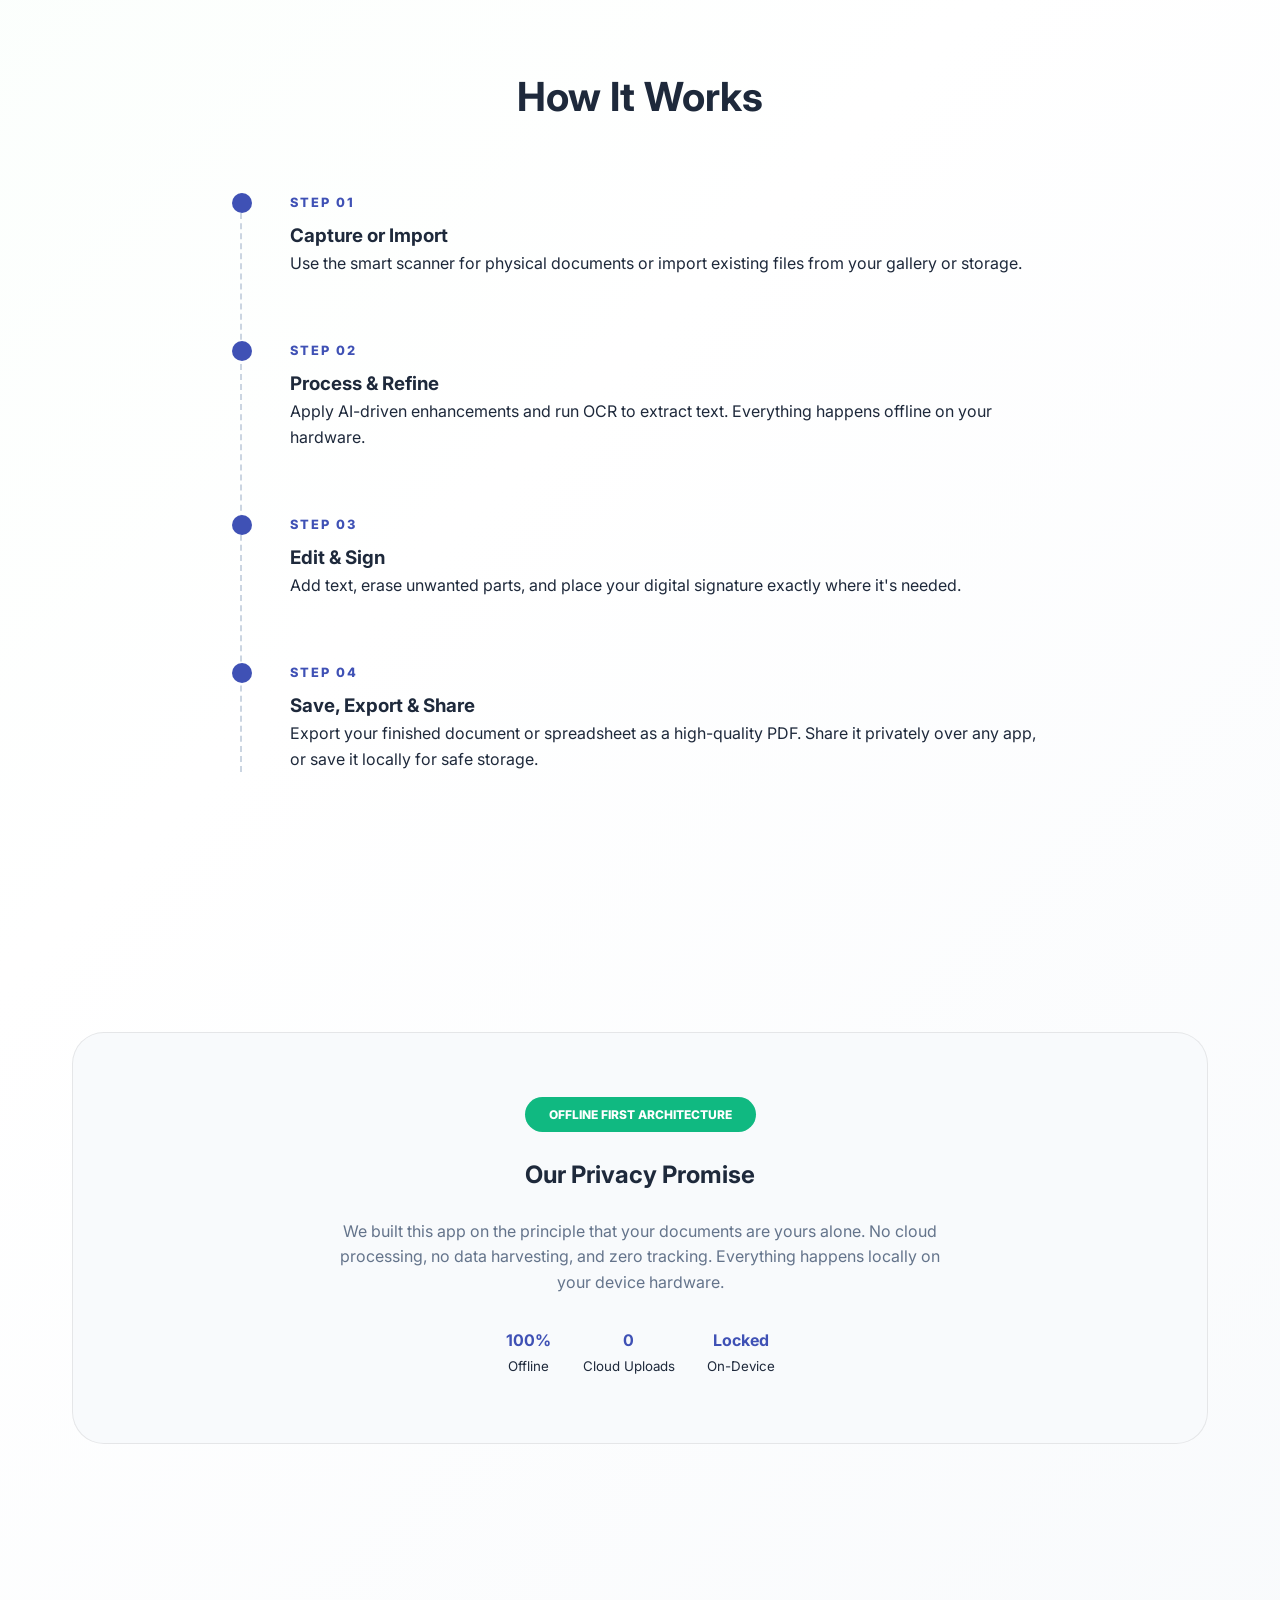
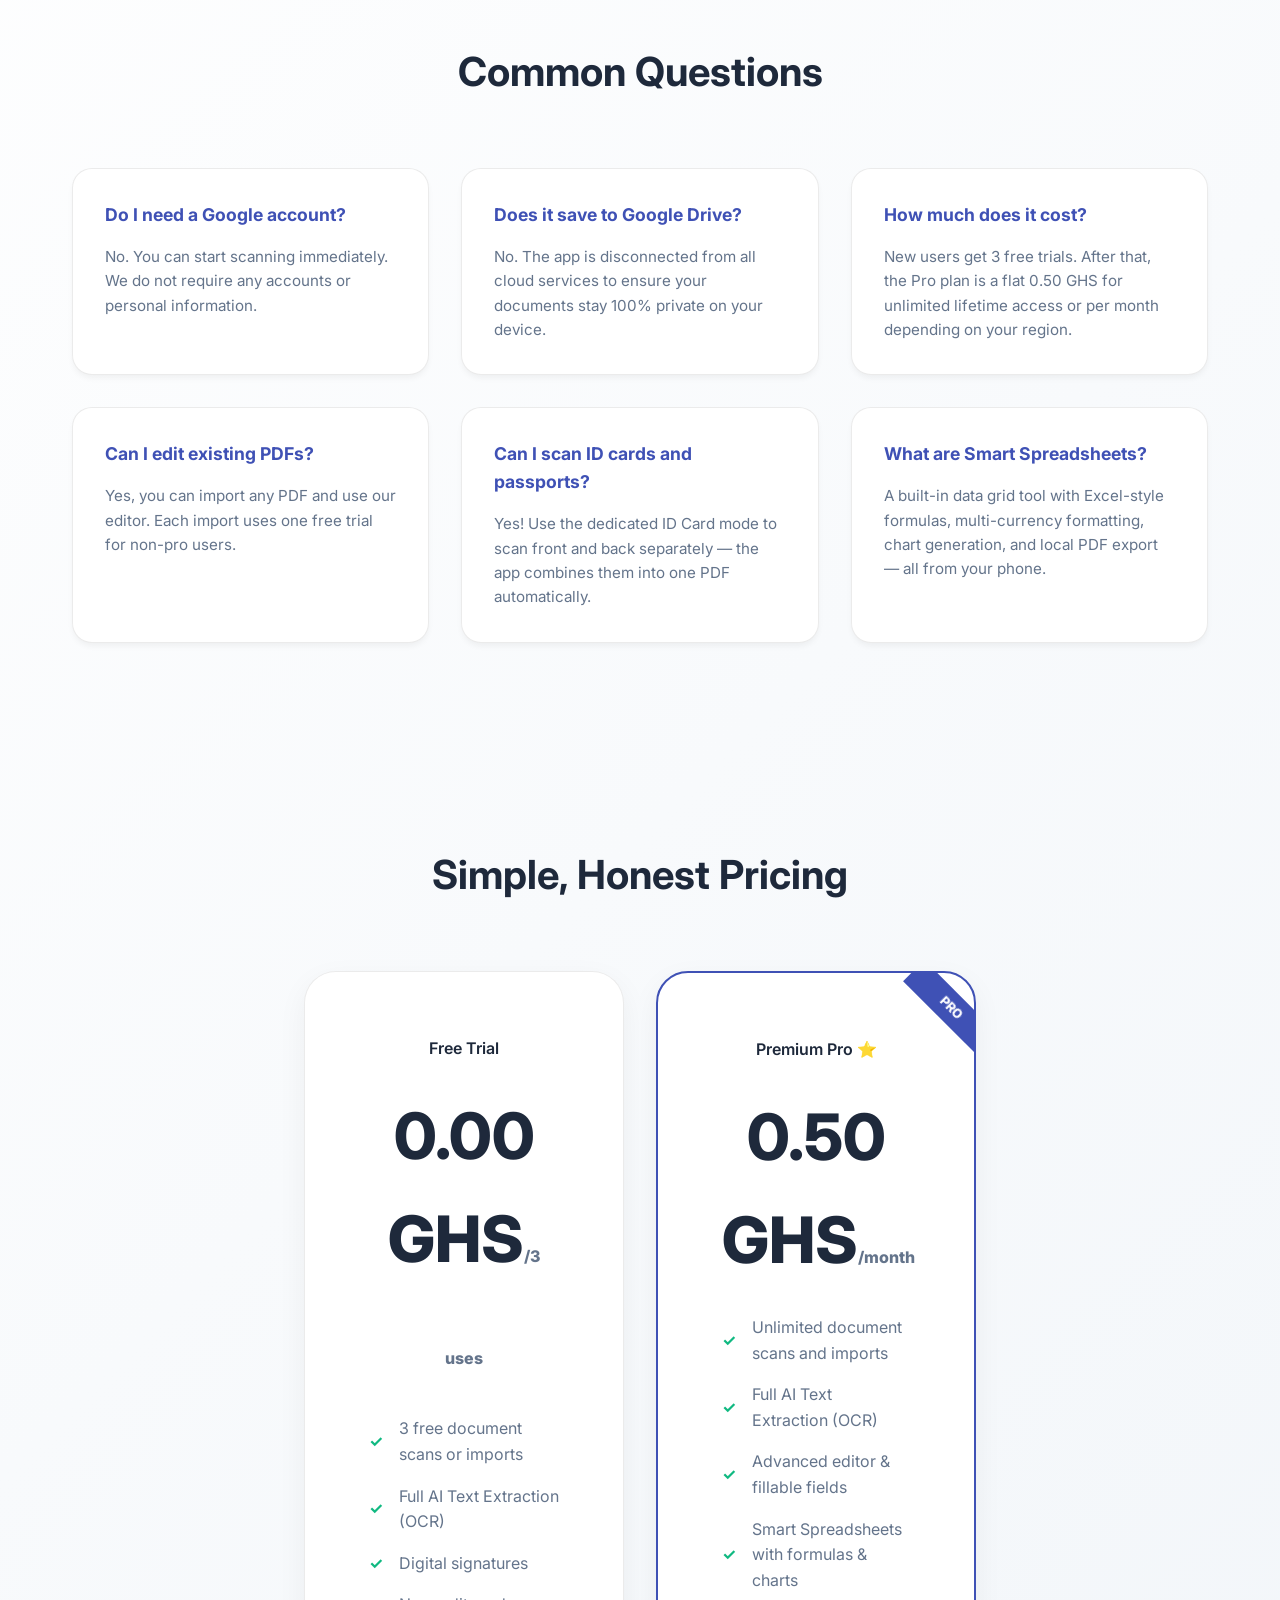
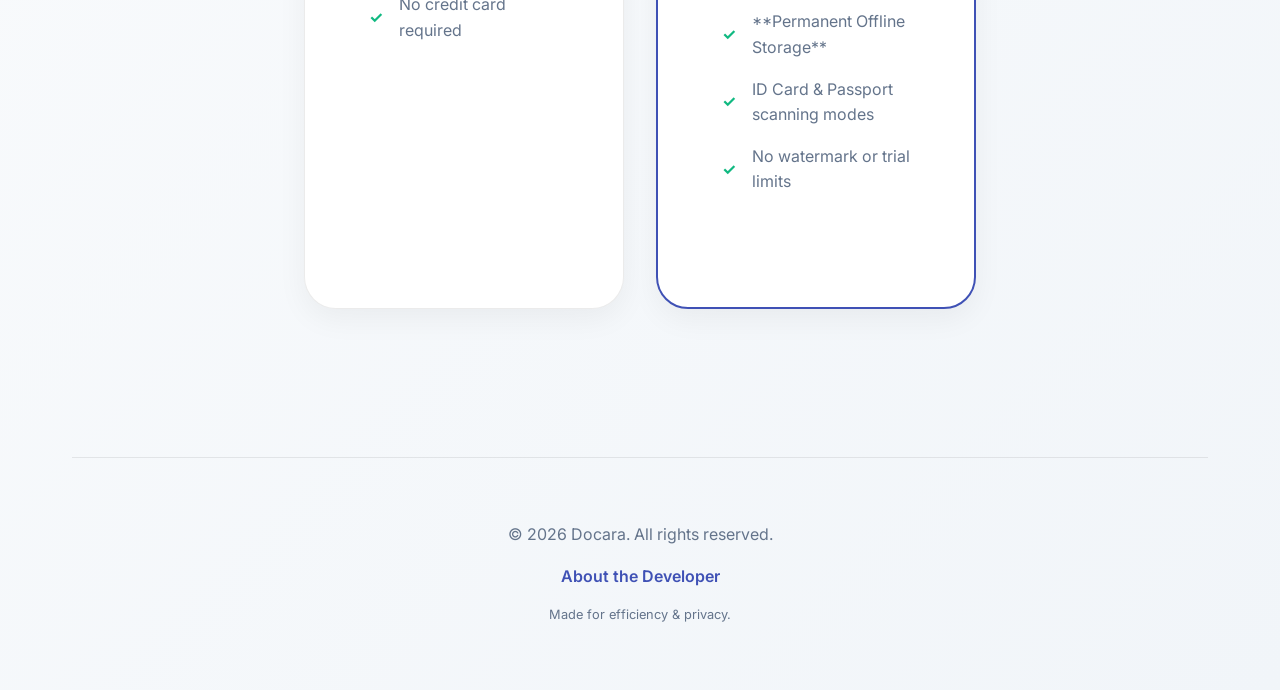
==== commit f633c104: "chore: release v1.2.0 with compressed APK and UI fixes (Clean Sync)" ====
--- a/index.html
+++ b/index.html
@@ -42,7 +42,7 @@
                     <p class="hero-subtitle">The most powerful document toolkit for your mobile device. AI powered
                         auto-cropping and edge detection ensure perfect scans every time.</p>
                     <div class="cta-group">
-                        <a href="Latest_Builds/Docara_Latest.apk" class="btn btn-primary" download>
+                        <a href="Latest_Builds/Docara_v1.2.apk" class="btn btn-primary" download>
                             <svg width="24" height="24" viewBox="0 0 24 24" fill="none" stroke="currentColor"
                                 stroke-width="2" stroke-linecap="round" stroke-linejoin="round">
                                 <path d="M21 15v4a2 2 0 0 1-2 2H5a2 2 0 0 1-2-2v-4"></path>
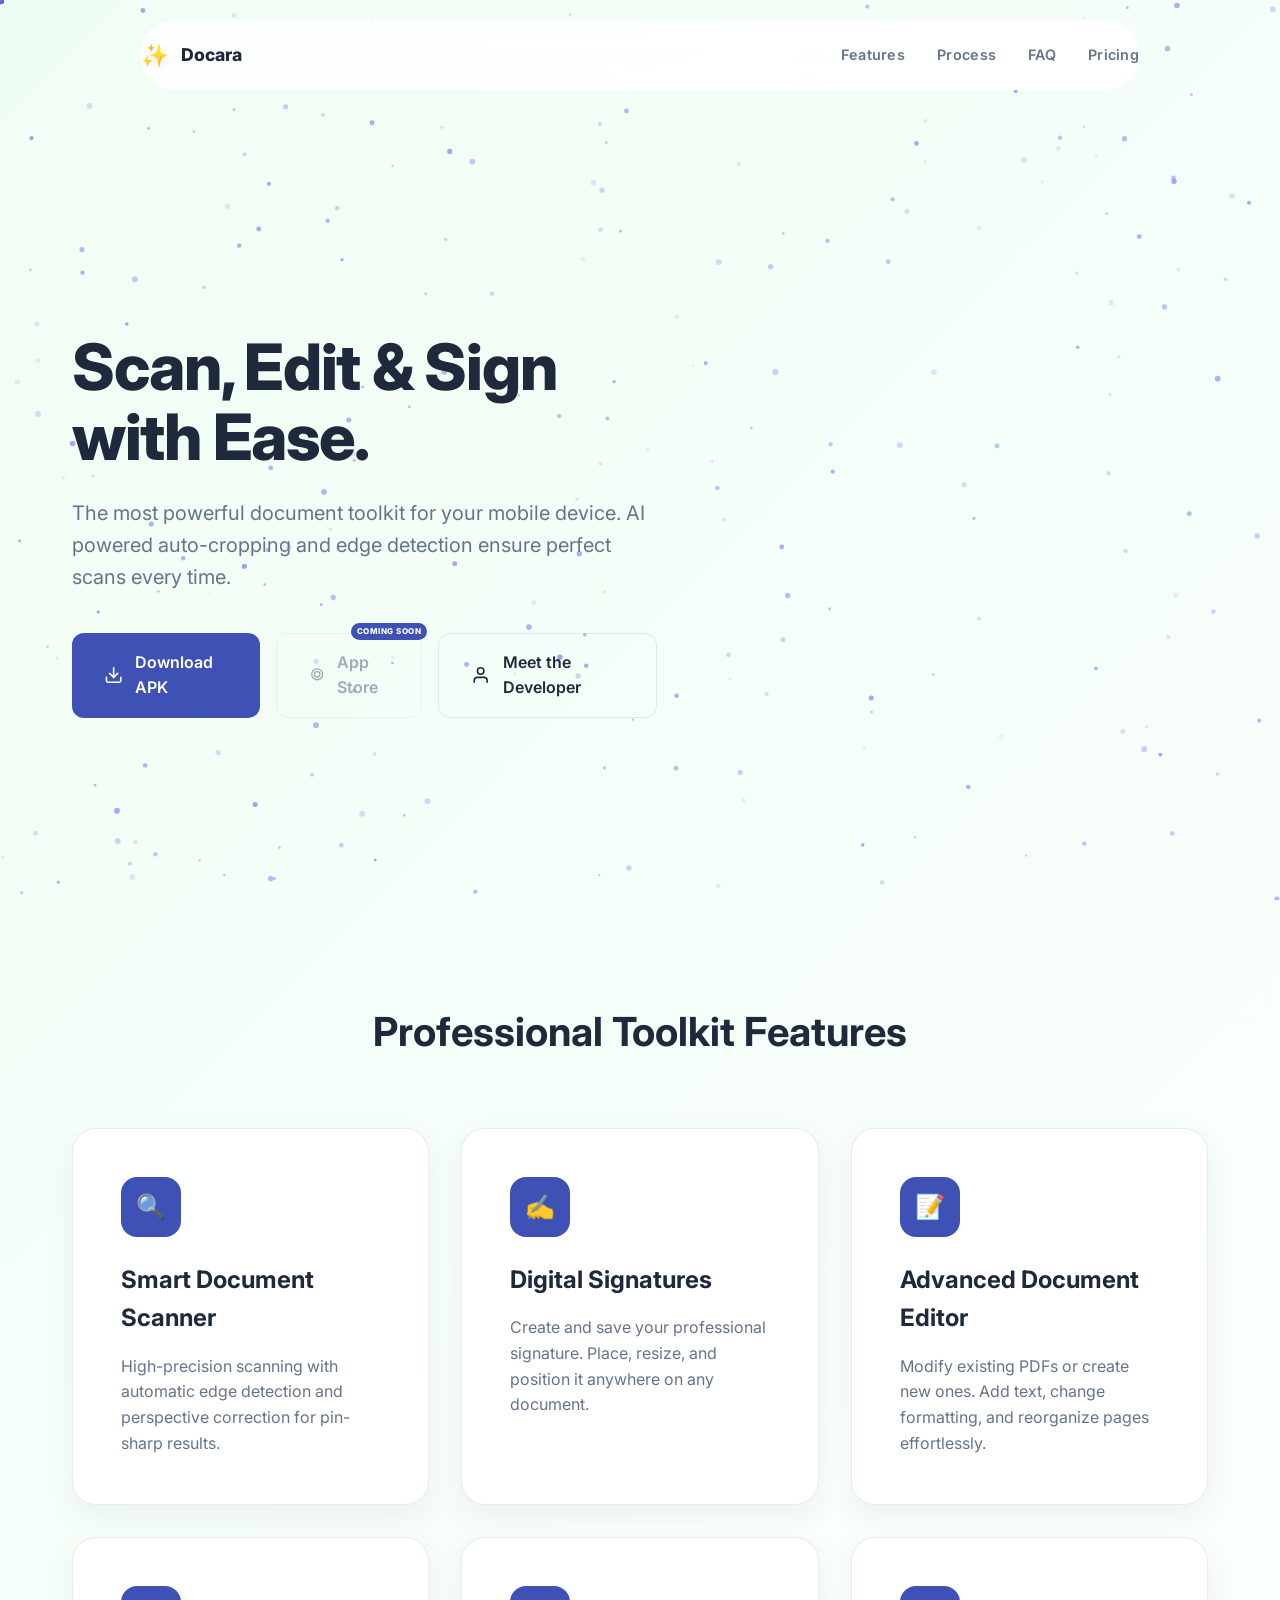
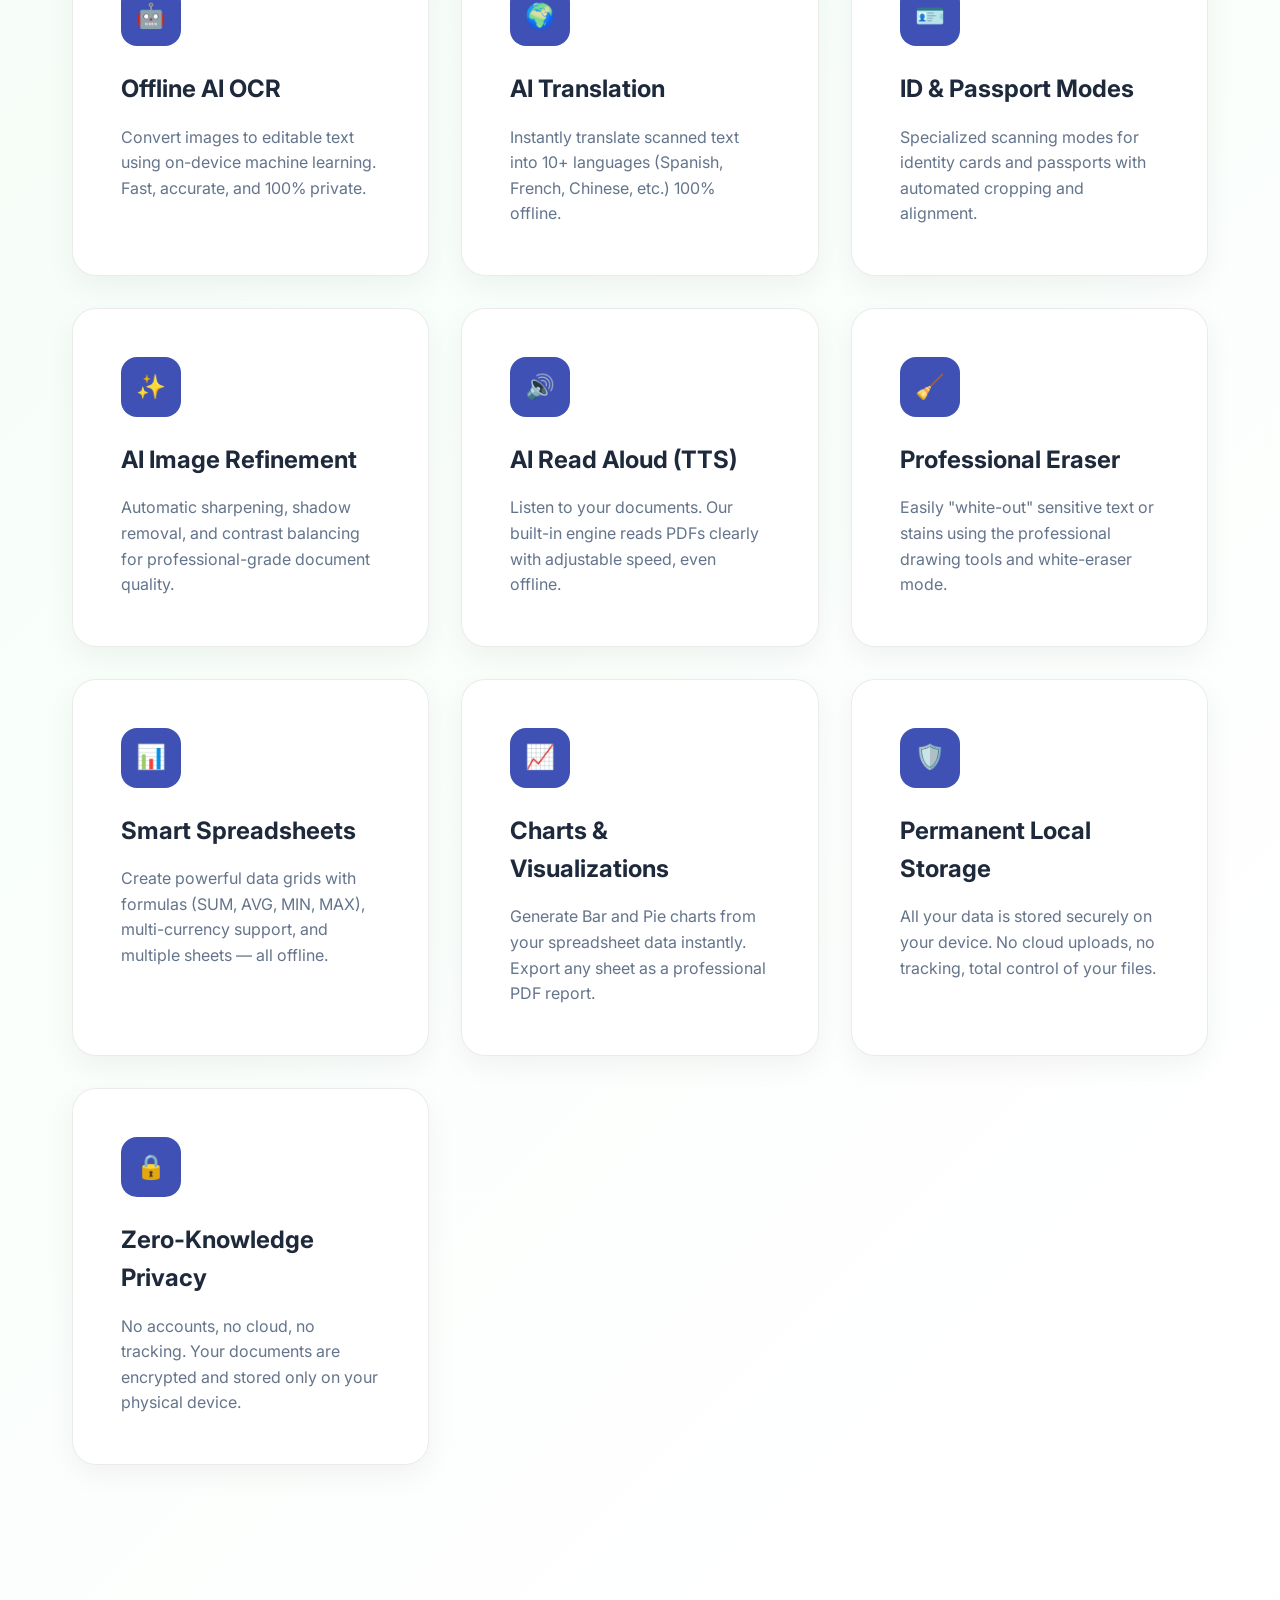
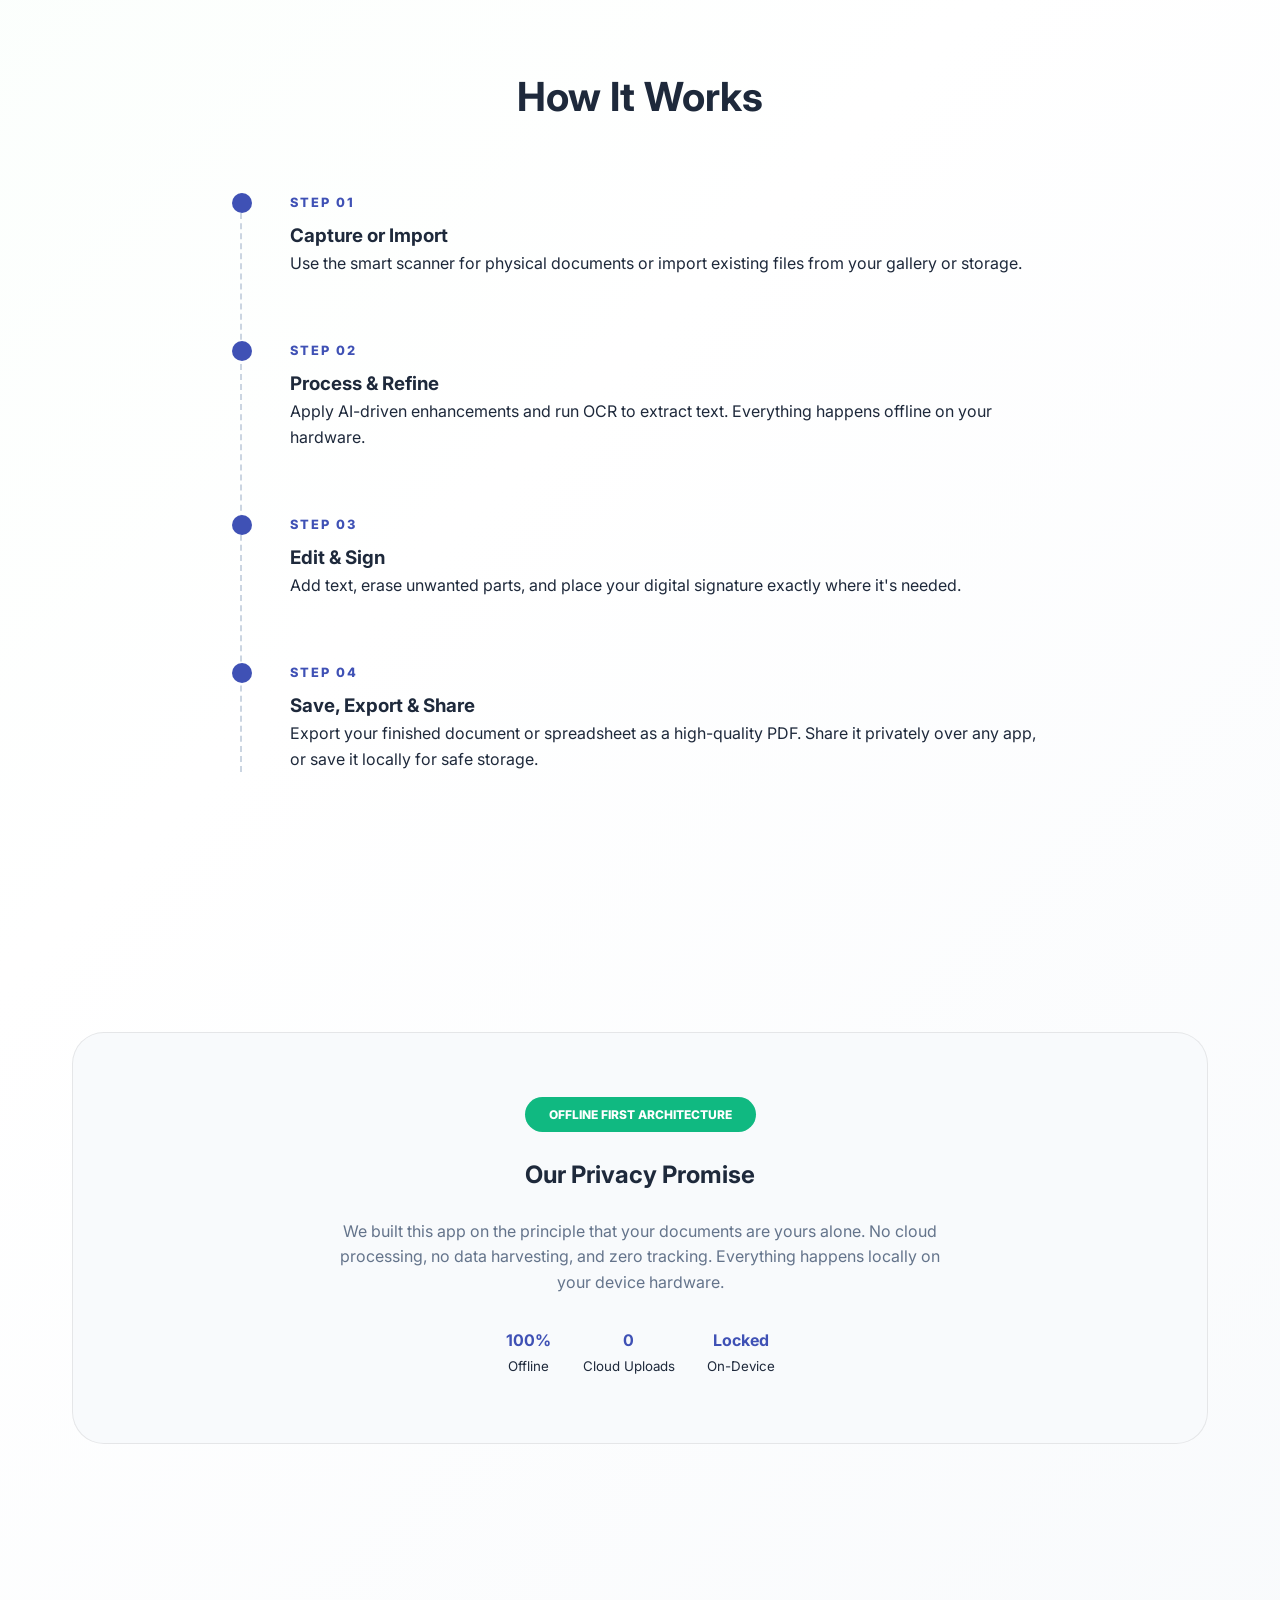
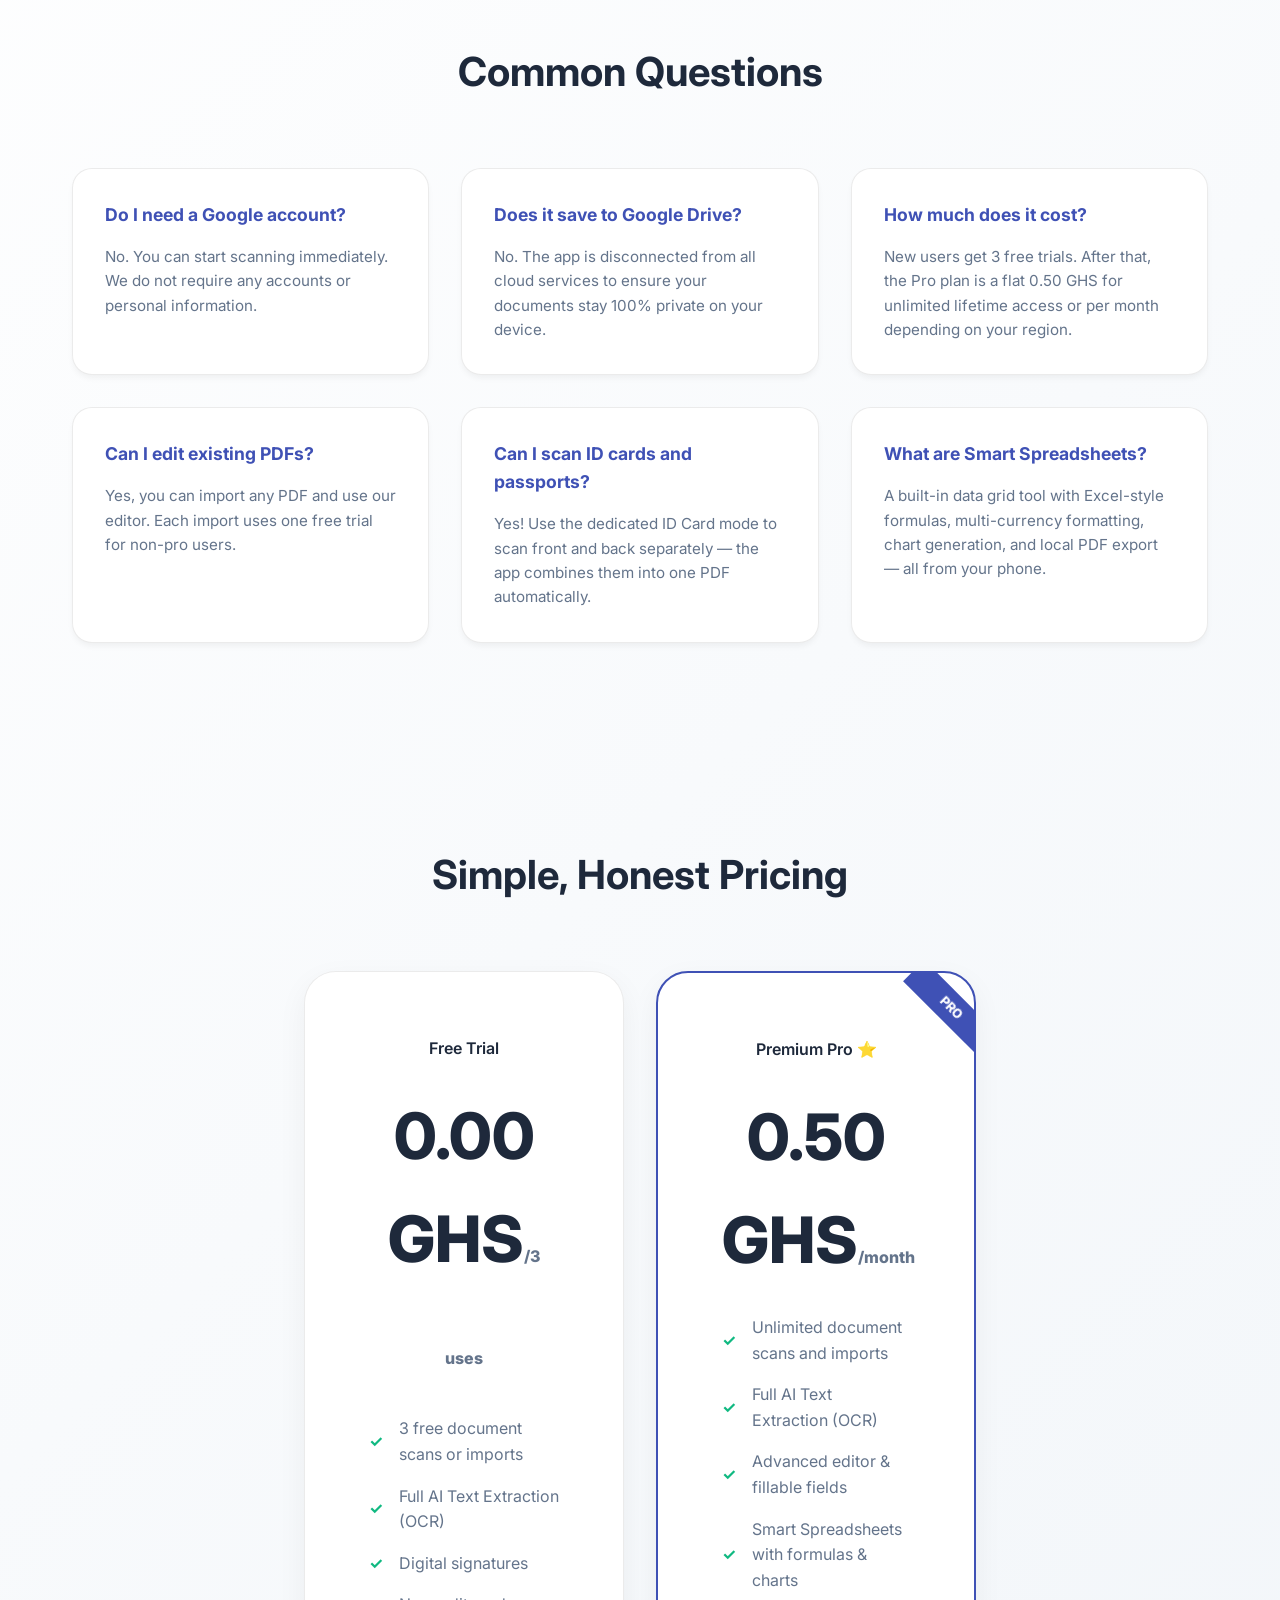
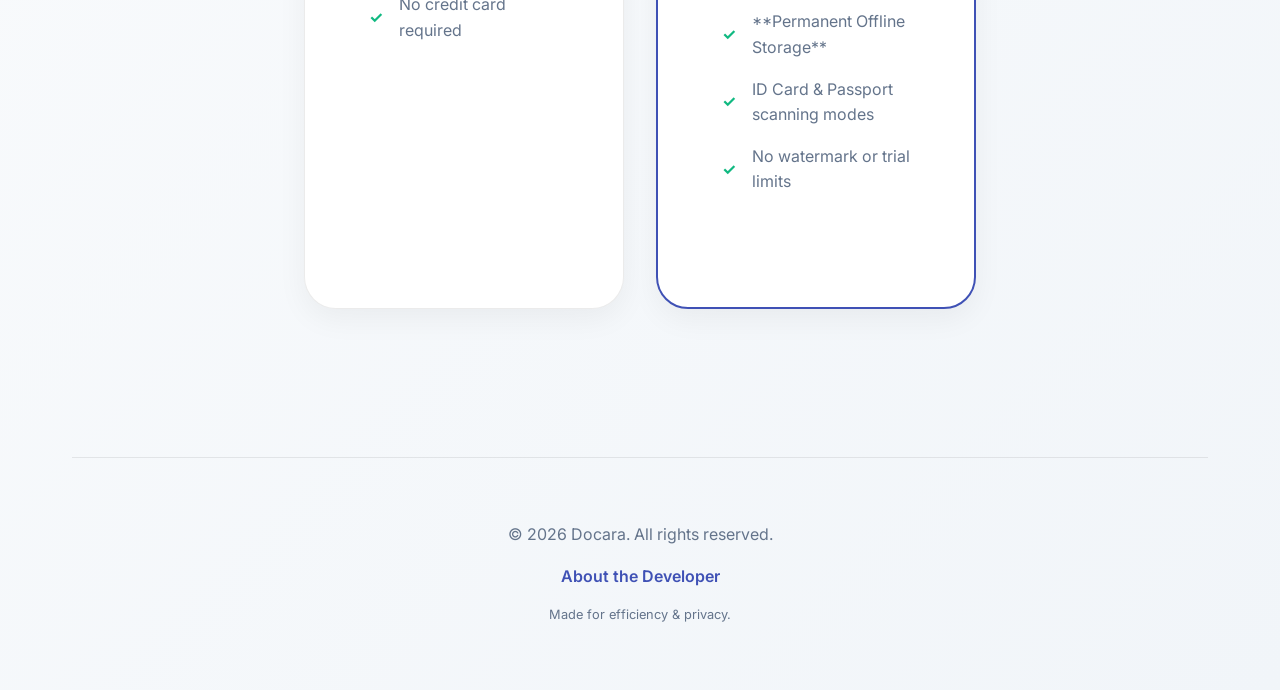
==== commit 5ef2e7f8: "Update website name to Docara" ====
--- a/index.html
+++ b/index.html
@@ -17,7 +17,7 @@
         <div class="nav-container">
             <a href="#" class="nav-logo">
                 <div class="logo-icon">✨</div>
-                <span>PDF Toolkit</span>
+                <span>Docara</span>
             </a>
             <div class="nav-links">
                 <a href="#features">Features</a>
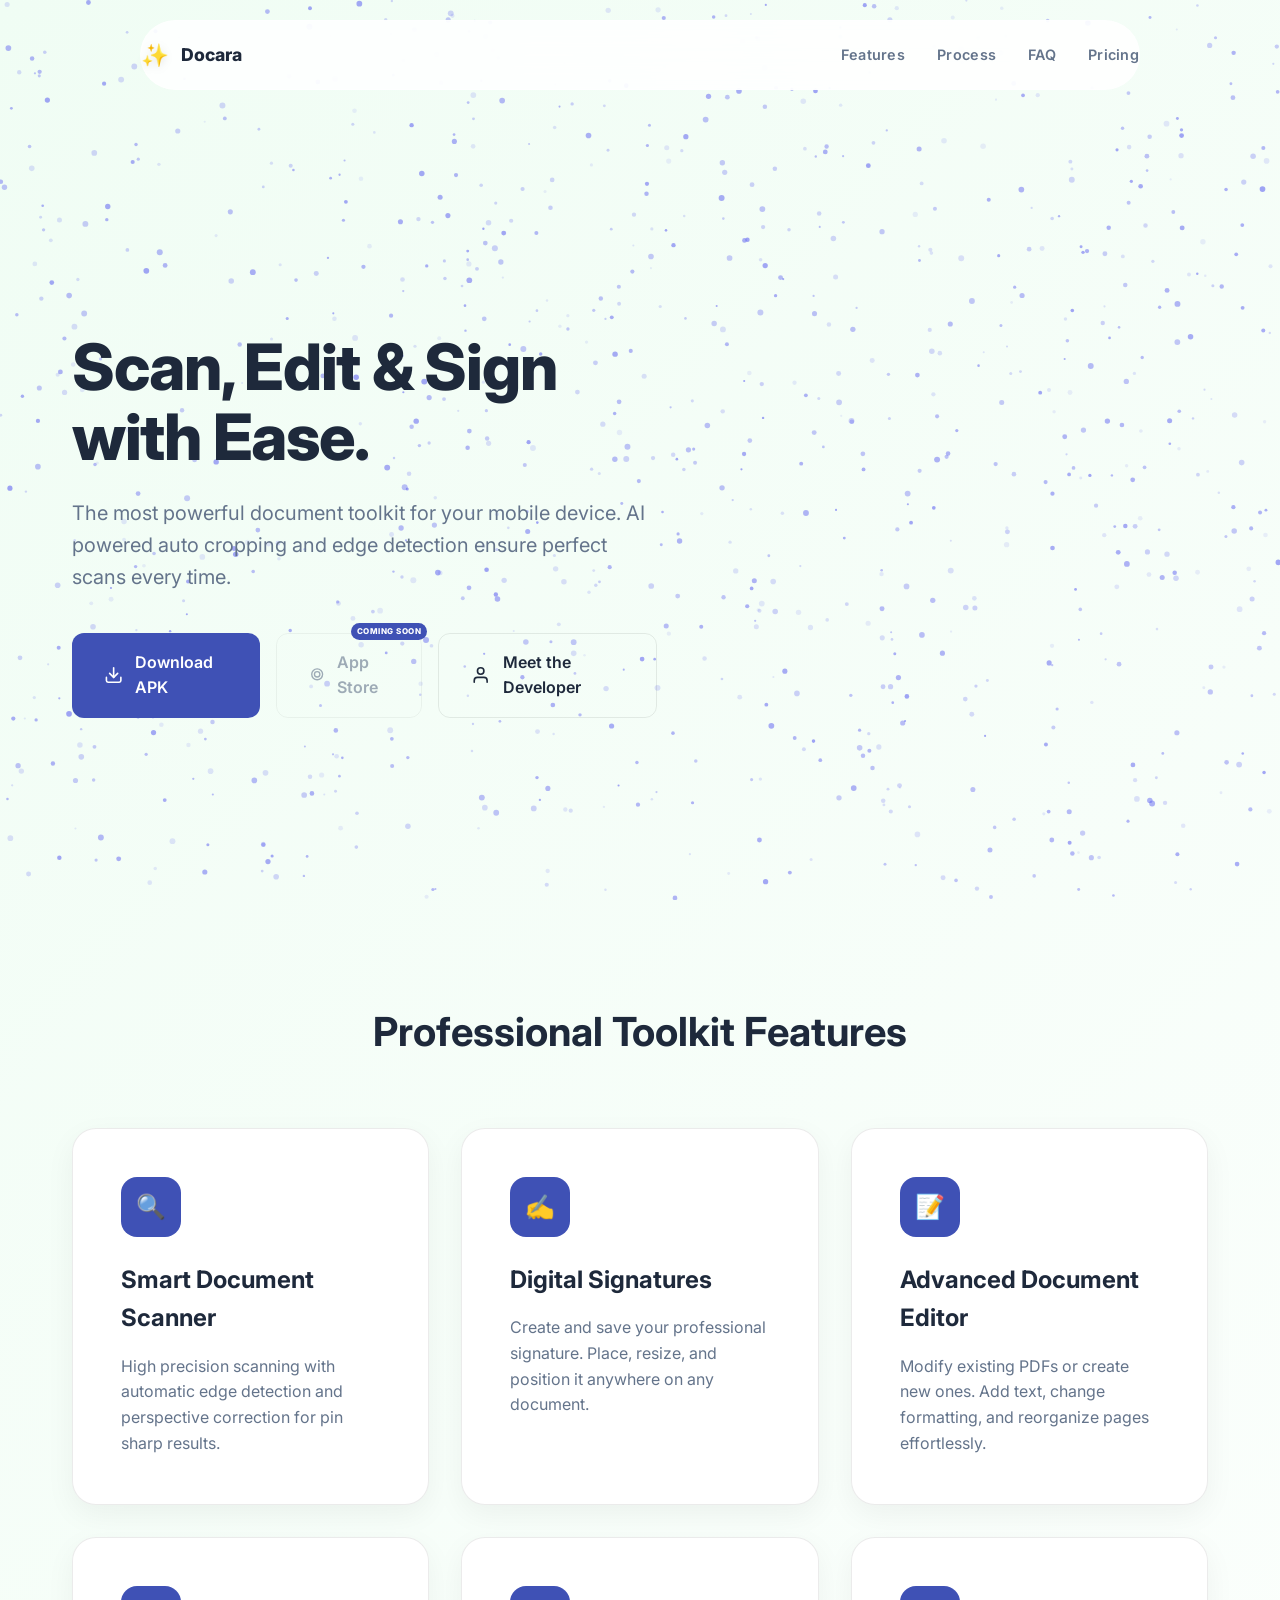
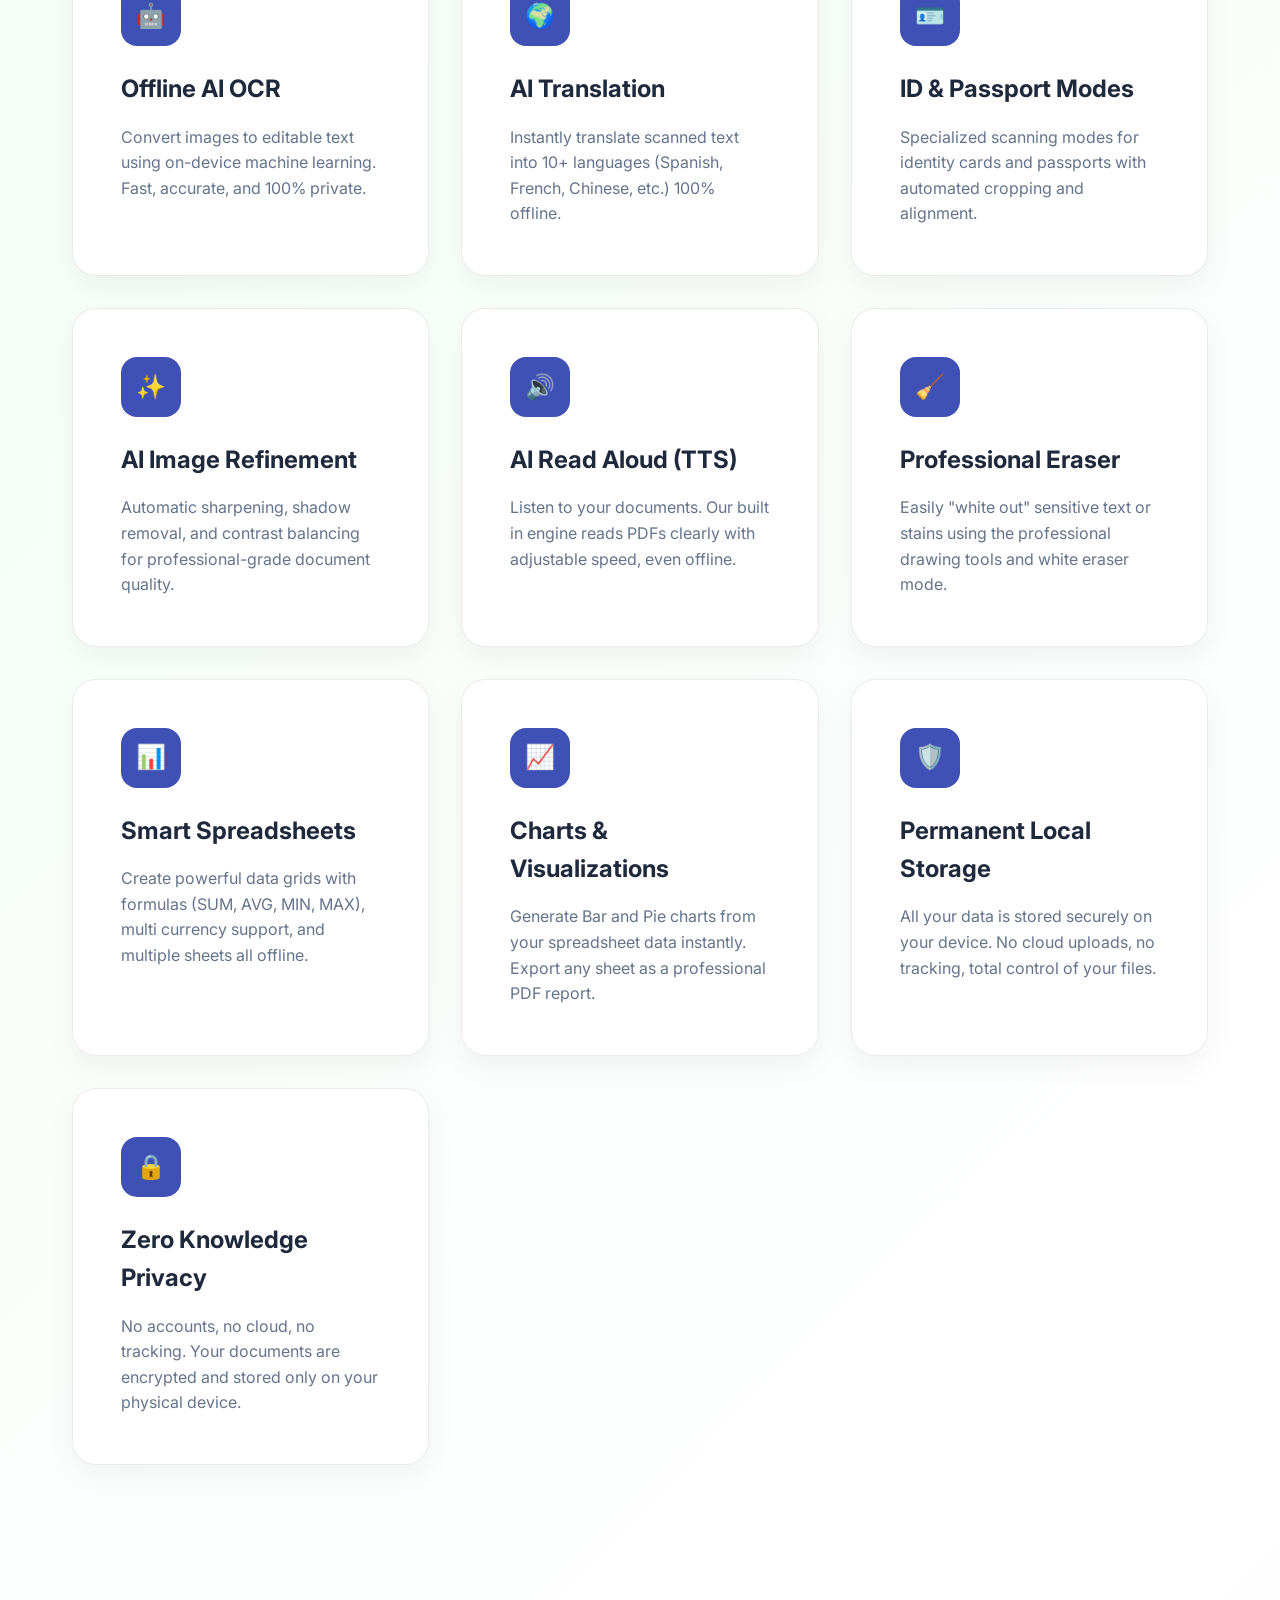
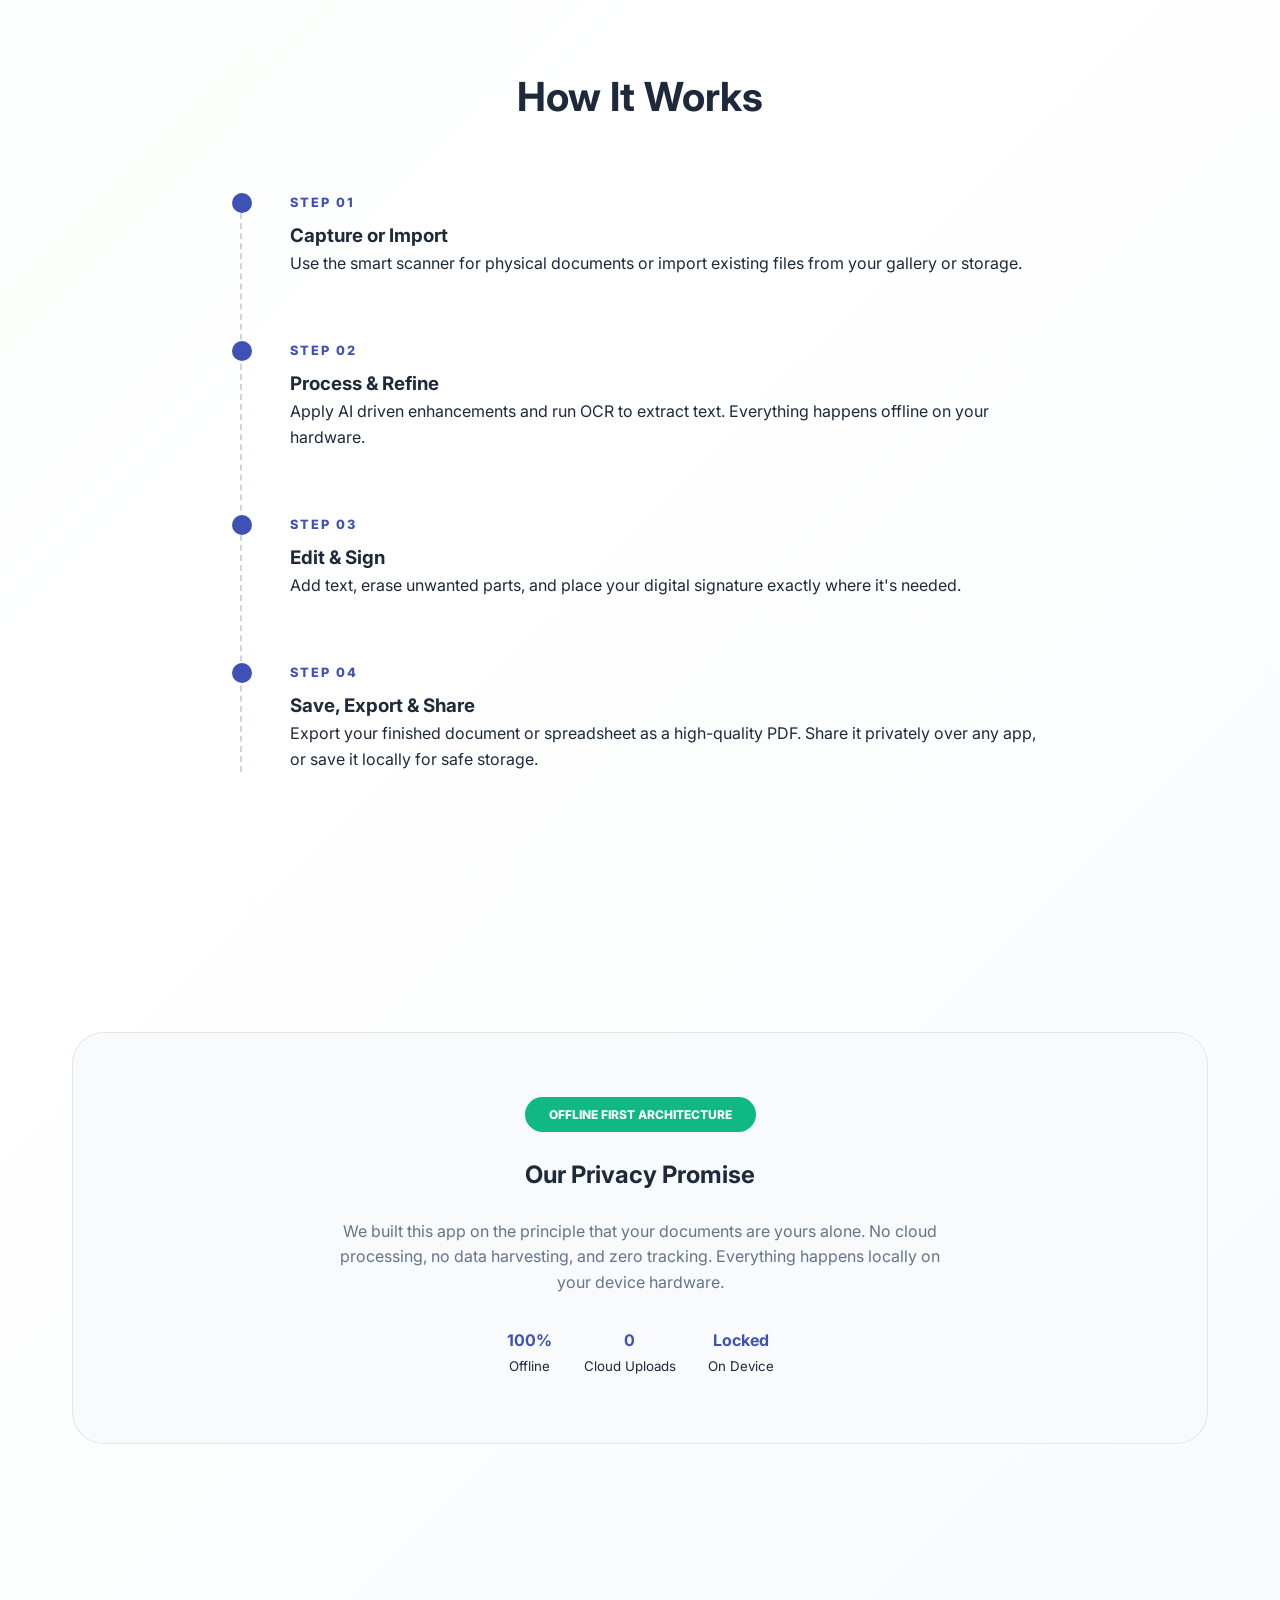
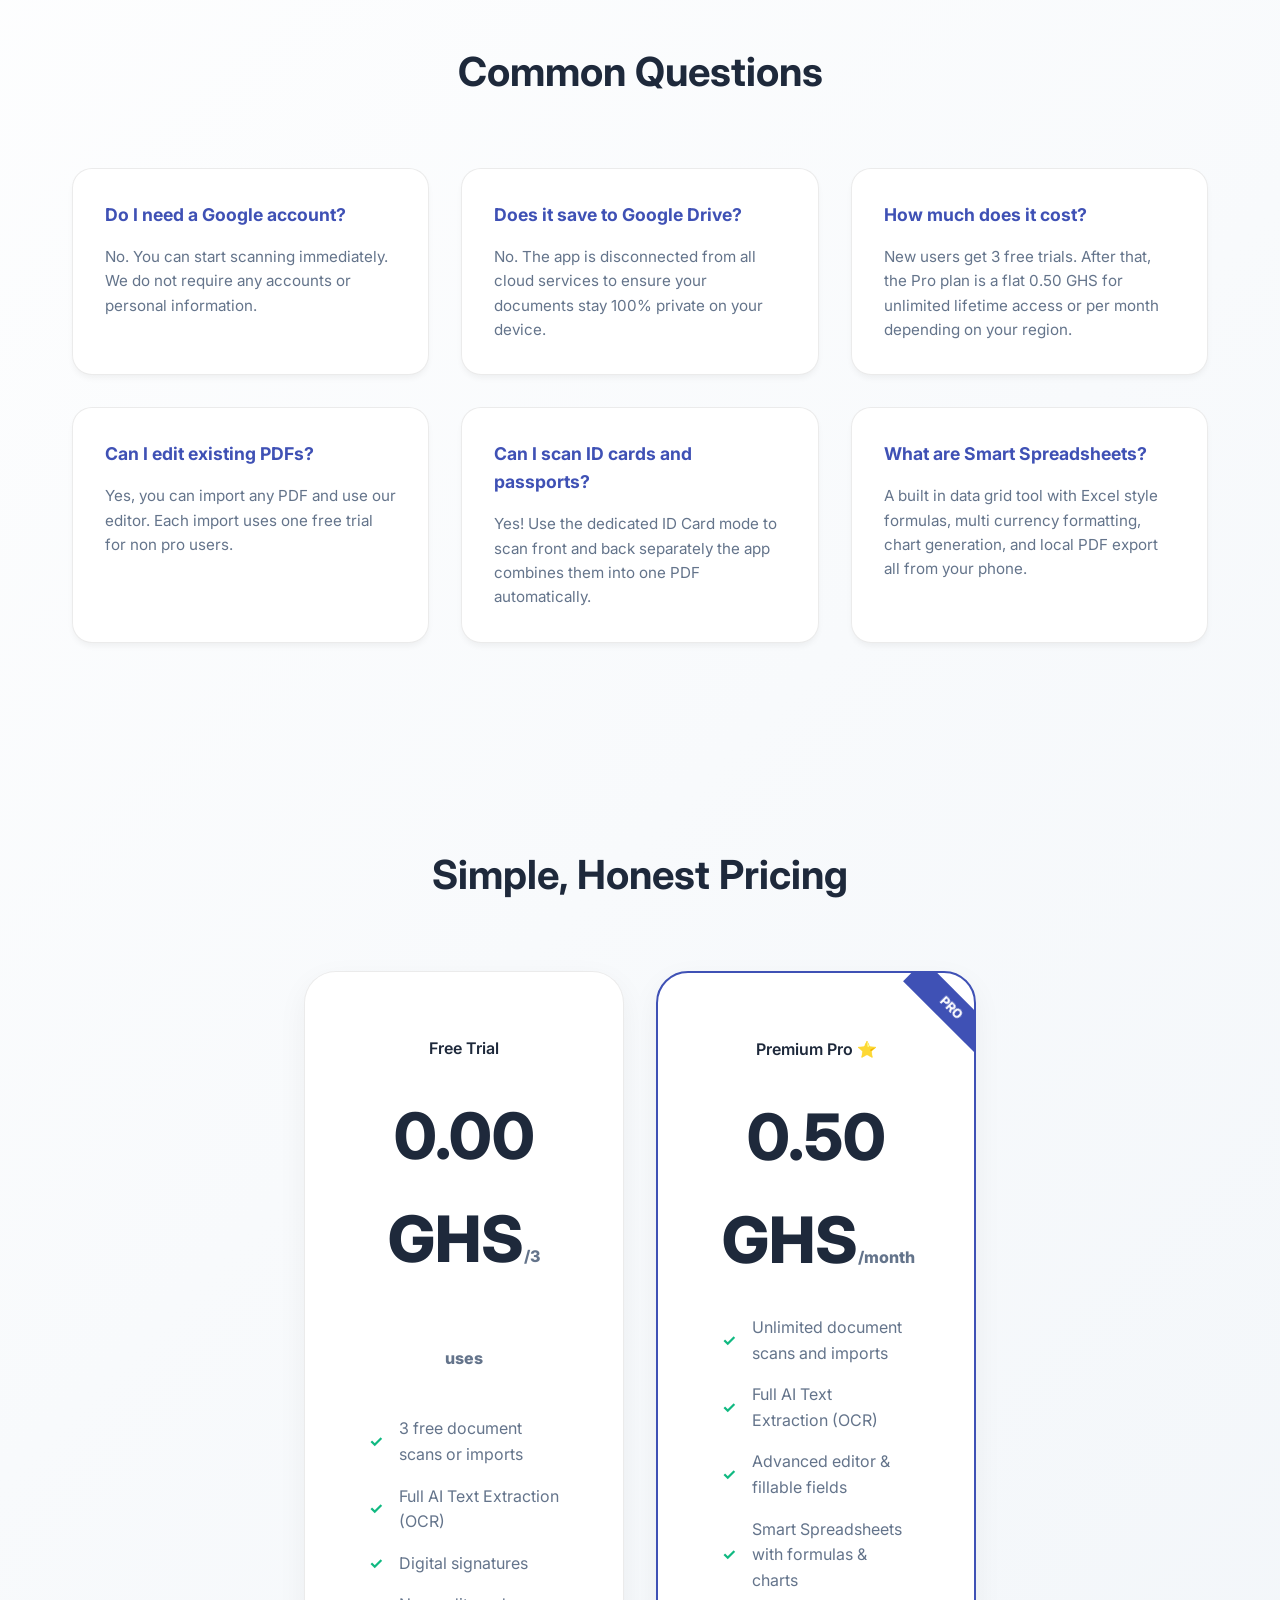
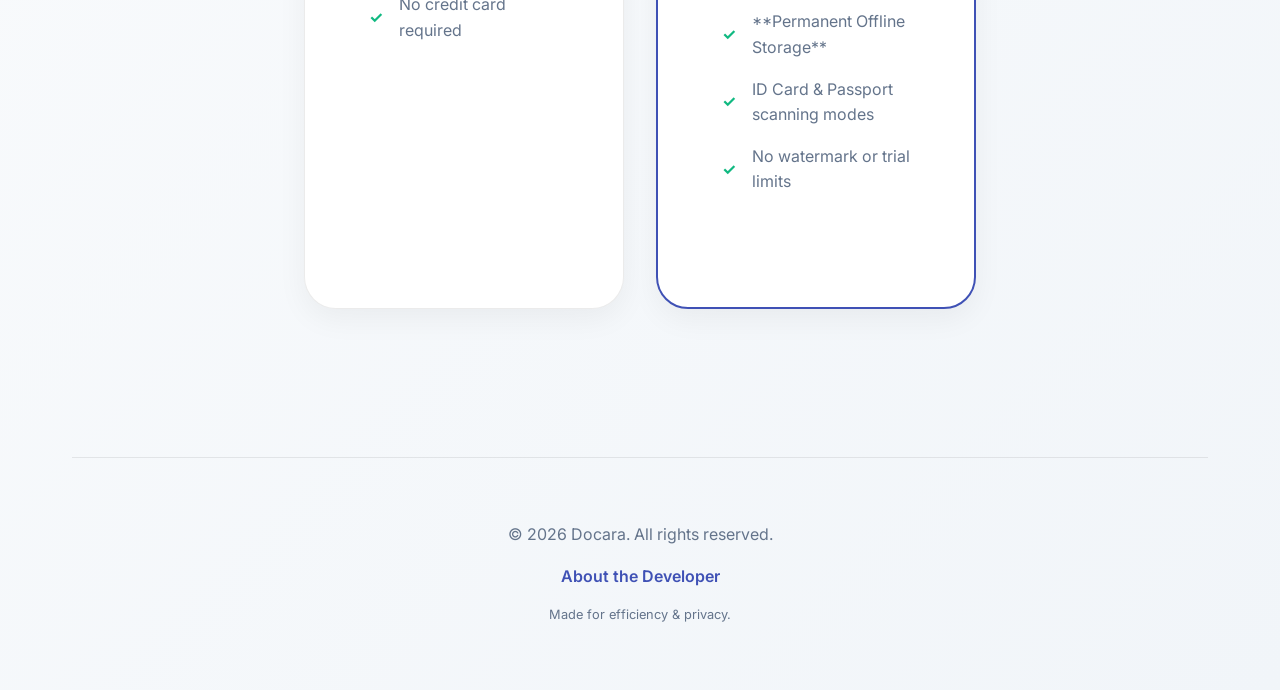
==== commit 3f9c64a6: "Remove hyphens from website text" ====
--- a/index.html
+++ b/index.html
@@ -40,7 +40,7 @@
                 <div class="hero-left">
                     <h1>Scan, Edit & Sign with Ease.</h1>
                     <p class="hero-subtitle">The most powerful document toolkit for your mobile device. AI powered
-                        auto-cropping and edge detection ensure perfect scans every time.</p>
+                        auto cropping and edge detection ensure perfect scans every time.</p>
                     <div class="cta-group">
                         <a href="Latest_Builds/Docara_v1.2.apk" class="btn btn-primary" download>
                             <svg width="24" height="24" viewBox="0 0 24 24" fill="none" stroke="currentColor"
@@ -86,7 +86,7 @@
                 <div class="feature-card animate">
                     <div class="feature-icon">🔍</div>
                     <h3>Smart Document Scanner</h3>
-                    <p>High-precision scanning with automatic edge detection and perspective correction for pin-sharp results.</p>
+                    <p>High precision scanning with automatic edge detection and perspective correction for pin sharp results.</p>
                 </div>
                 <div class="feature-card animate">
                     <div class="feature-icon">✍️</div>
@@ -121,17 +121,17 @@
                 <div class="feature-card animate">
                     <div class="feature-icon">🔊</div>
                     <h3>AI Read Aloud (TTS)</h3>
-                    <p>Listen to your documents. Our built-in engine reads PDFs clearly with adjustable speed, even offline.</p>
+                    <p>Listen to your documents. Our built in engine reads PDFs clearly with adjustable speed, even offline.</p>
                 </div>
                 <div class="feature-card animate">
                     <div class="feature-icon">🧹</div>
                     <h3>Professional Eraser</h3>
-                    <p>Easily "white-out" sensitive text or stains using the professional drawing tools and white-eraser mode.</p>
+                    <p>Easily "white out" sensitive text or stains using the professional drawing tools and white eraser mode.</p>
                 </div>
                 <div class="feature-card animate">
                     <div class="feature-icon">📊</div>
                     <h3>Smart Spreadsheets</h3>
-                    <p>Create powerful data grids with formulas (SUM, AVG, MIN, MAX), multi-currency support, and multiple sheets — all offline.</p>
+                    <p>Create powerful data grids with formulas (SUM, AVG, MIN, MAX), multi currency support, and multiple sheets all offline.</p>
                 </div>
                 <div class="feature-card animate">
                     <div class="feature-icon">📈</div>
@@ -145,7 +145,7 @@
                 </div>
                 <div class="feature-card animate">
                     <div class="feature-icon">🔒</div>
-                    <h3>Zero-Knowledge Privacy</h3>
+                    <h3>Zero Knowledge Privacy</h3>
                     <p>No accounts, no cloud, no tracking. Your documents are encrypted and stored only on your physical device.</p>
                 </div>
             </div>
@@ -162,7 +162,7 @@
                 <div class="step-item">
                     <span class="step-number">Step 02</span>
                     <h3>Process & Refine</h3>
-                    <p>Apply AI-driven enhancements and run OCR to extract text. Everything happens offline on your hardware.</p>
+                    <p>Apply AI driven enhancements and run OCR to extract text. Everything happens offline on your hardware.</p>
                 </div>
                 <div class="step-item">
                     <span class="step-number">Step 03</span>
@@ -187,7 +187,7 @@
                 <div style="display: flex; justify-content: center; gap: 2rem; margin-top: 2rem;">
                     <div><strong class="text-accent">100%</strong><br><small>Offline</small></div>
                     <div><strong class="text-accent">0</strong><br><small>Cloud Uploads</small></div>
-                    <div><strong class="text-accent">Locked</strong><br><small>On-Device</small></div>
+                    <div><strong class="text-accent">Locked</strong><br><small>On Device</small></div>
                 </div>
             </div>
         </section>
@@ -210,15 +210,15 @@
                 </div>
                 <div class="faq-card">
                     <h4>Can I edit existing PDFs?</h4>
-                    <p>Yes, you can import any PDF and use our editor. Each import uses one free trial for non-pro users.</p>
+                    <p>Yes, you can import any PDF and use our editor. Each import uses one free trial for non pro users.</p>
                 </div>
                 <div class="faq-card">
                     <h4>Can I scan ID cards and passports?</h4>
-                    <p>Yes! Use the dedicated ID Card mode to scan front and back separately — the app combines them into one PDF automatically.</p>
+                    <p>Yes! Use the dedicated ID Card mode to scan front and back separately the app combines them into one PDF automatically.</p>
                 </div>
                 <div class="faq-card">
                     <h4>What are Smart Spreadsheets?</h4>
-                    <p>A built-in data grid tool with Excel-style formulas, multi-currency formatting, chart generation, and local PDF export — all from your phone.</p>
+                    <p>A built in data grid tool with Excel style formulas, multi currency formatting, chart generation, and local PDF export all from your phone.</p>
                 </div>
             </div>
         </section>
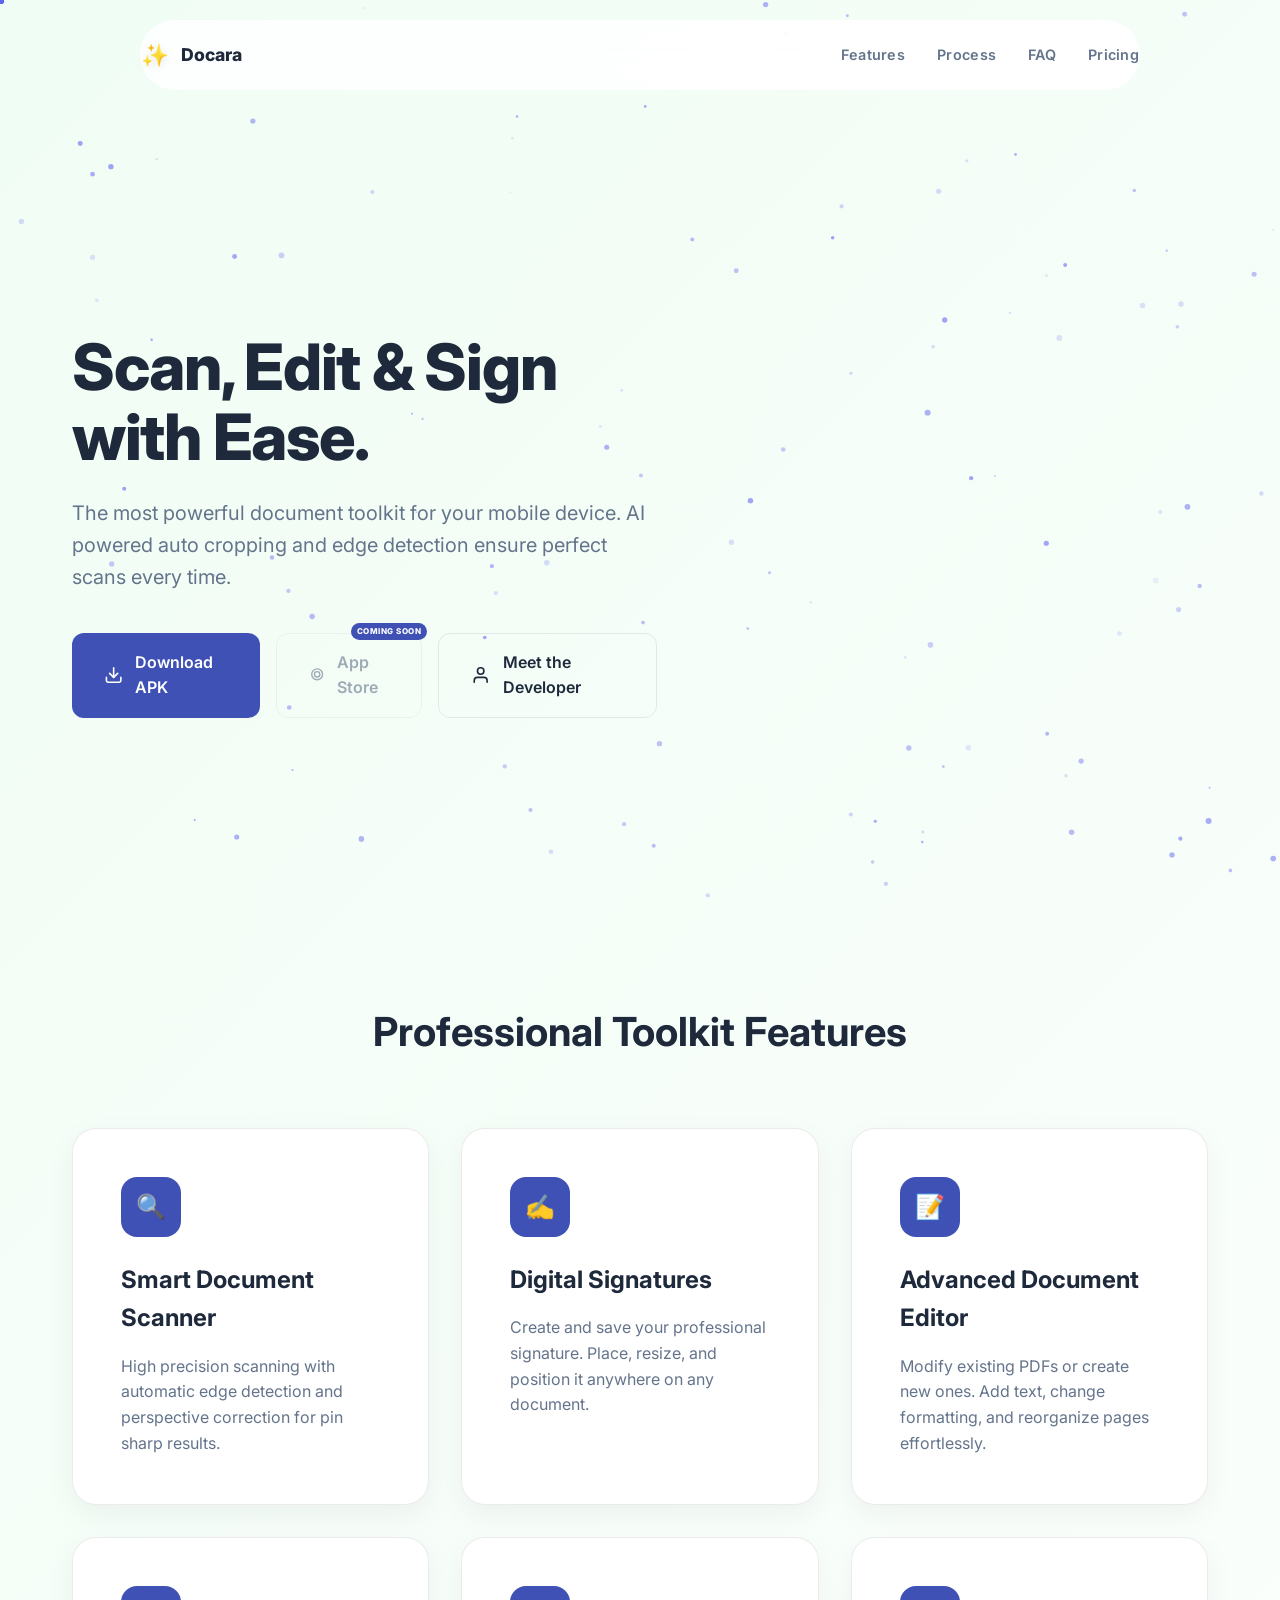
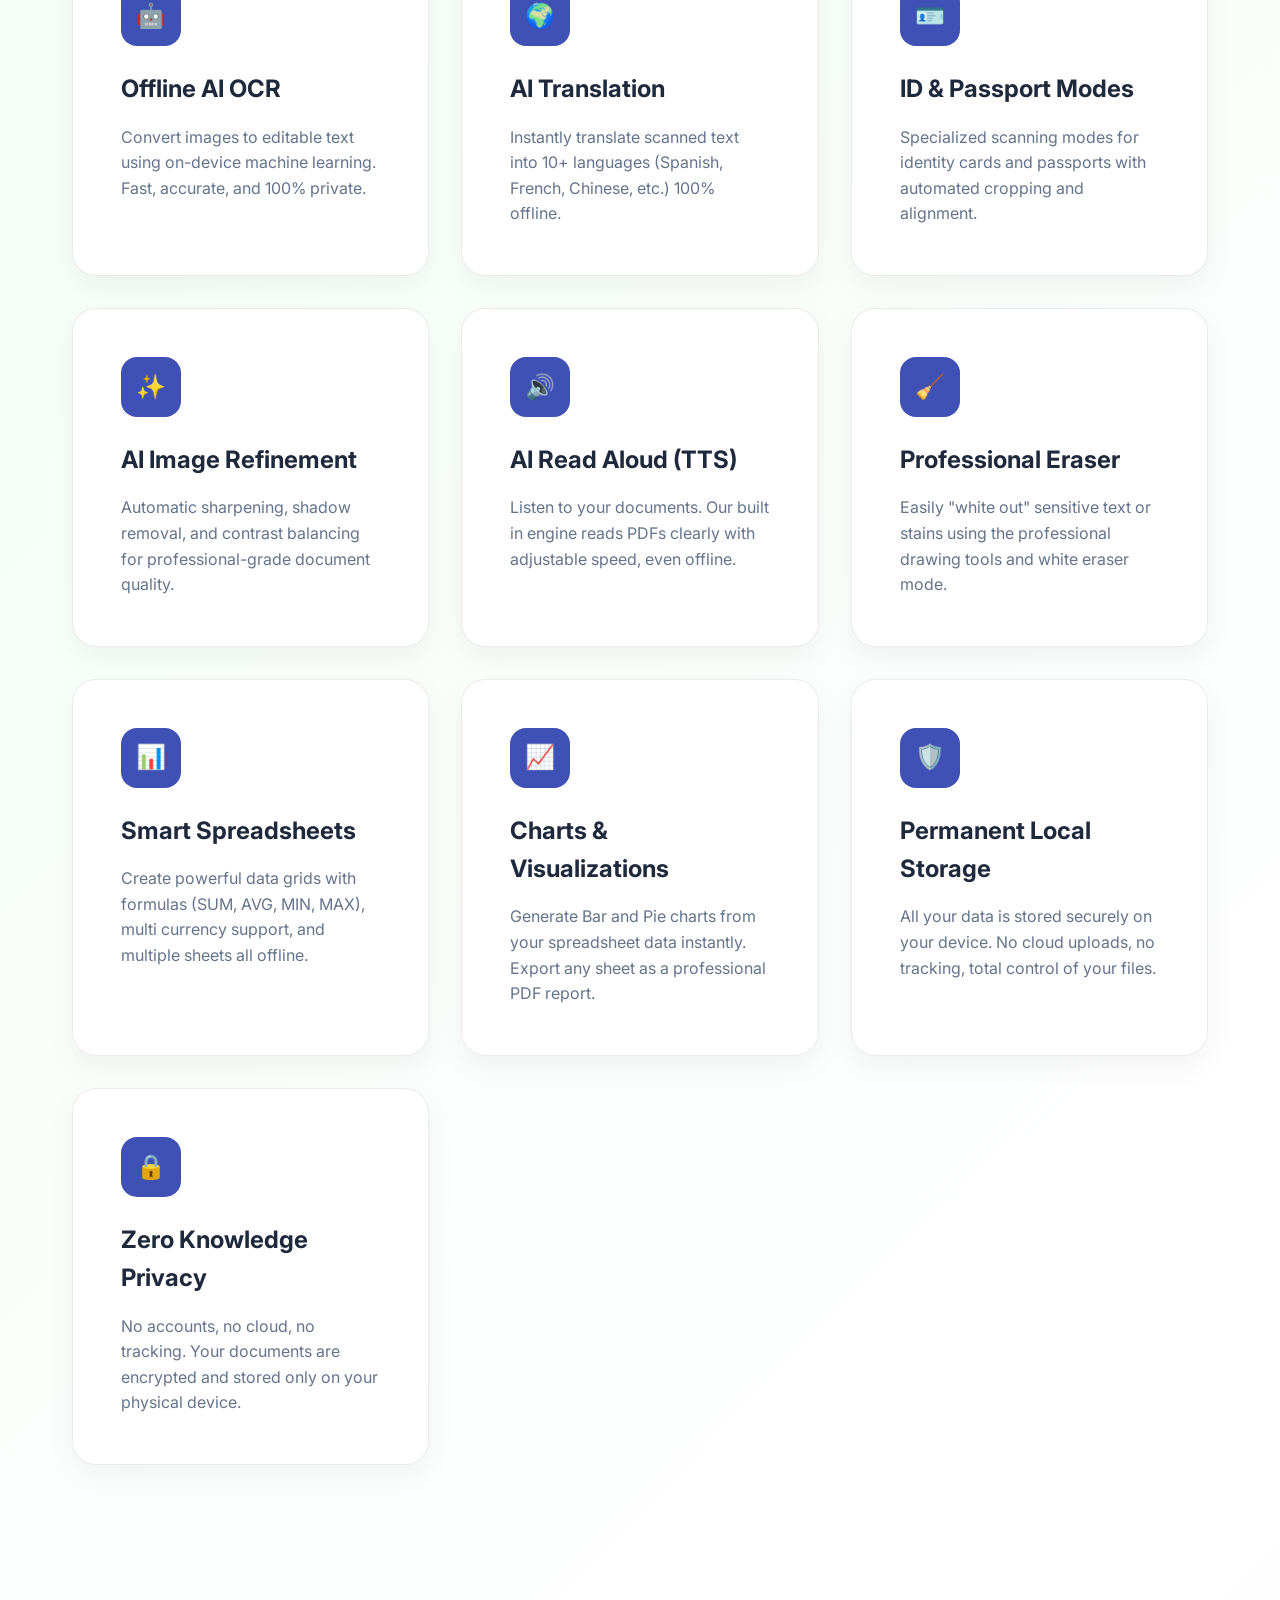
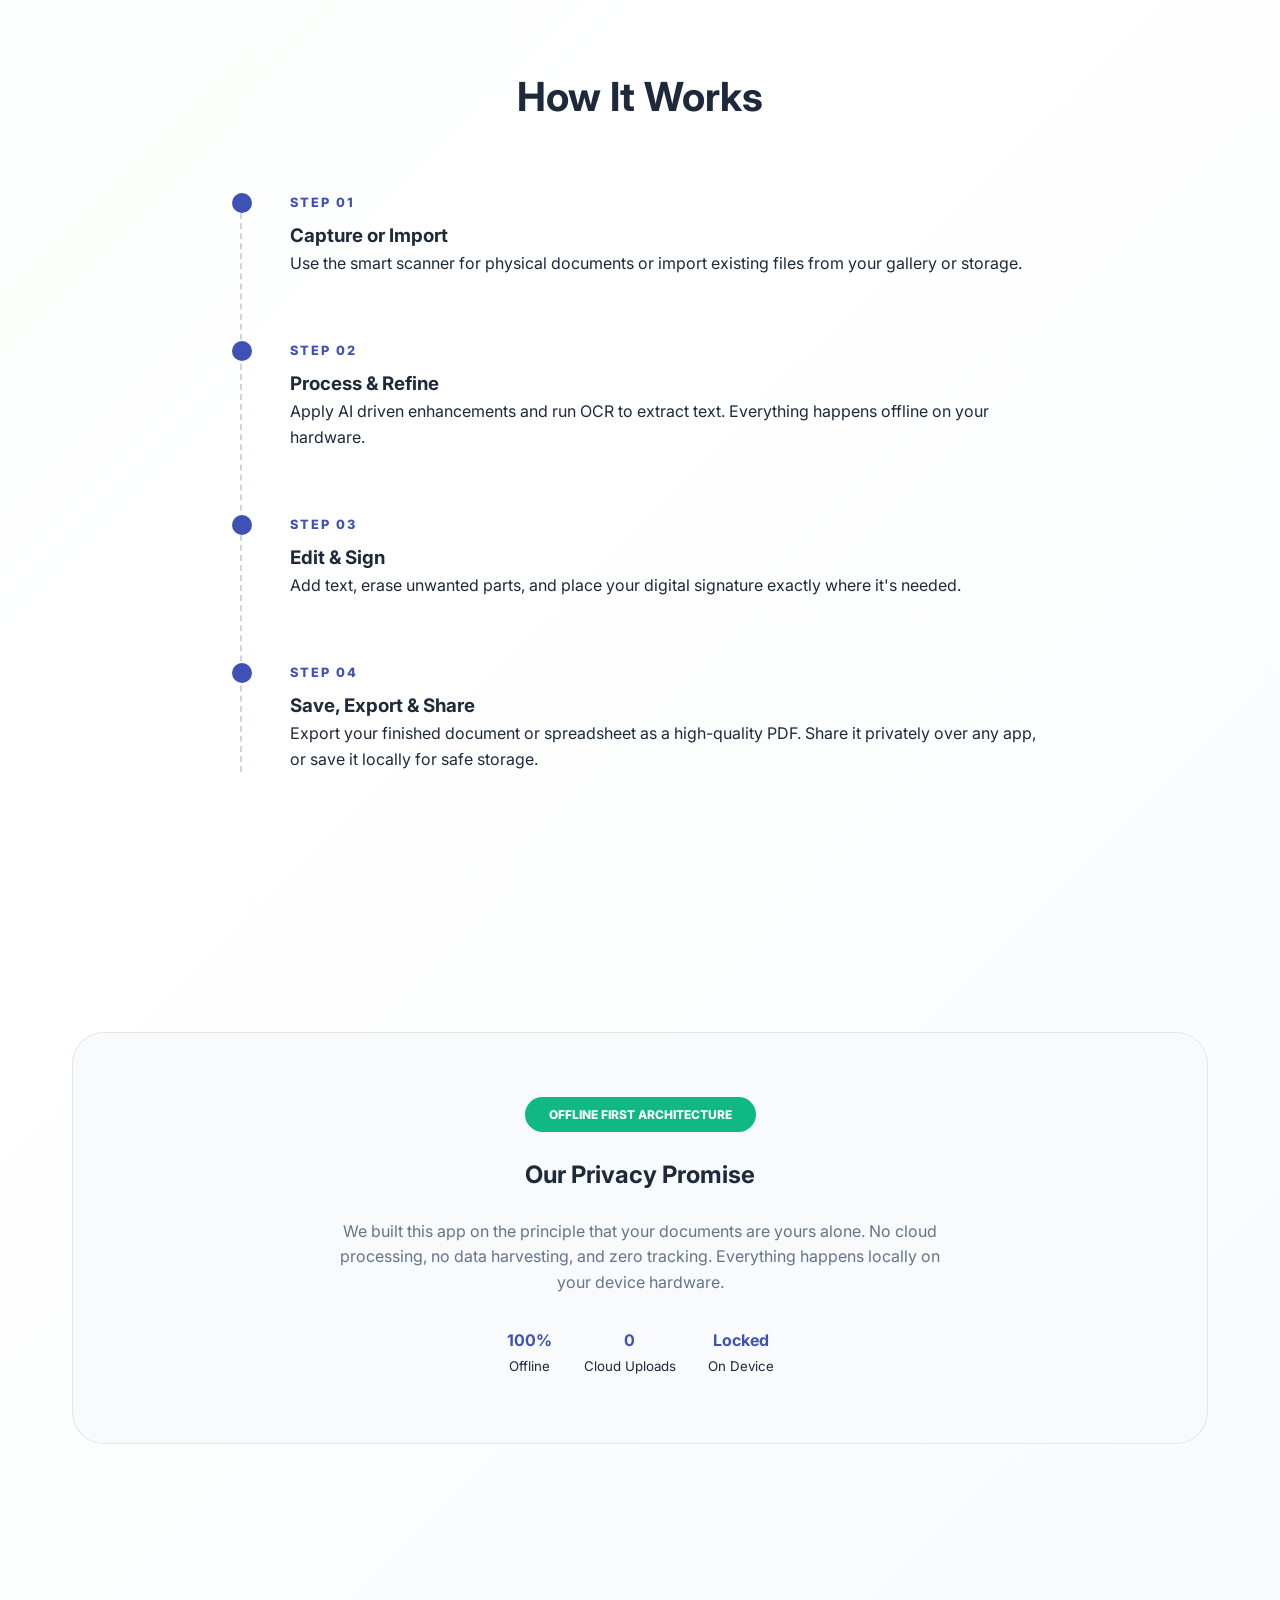
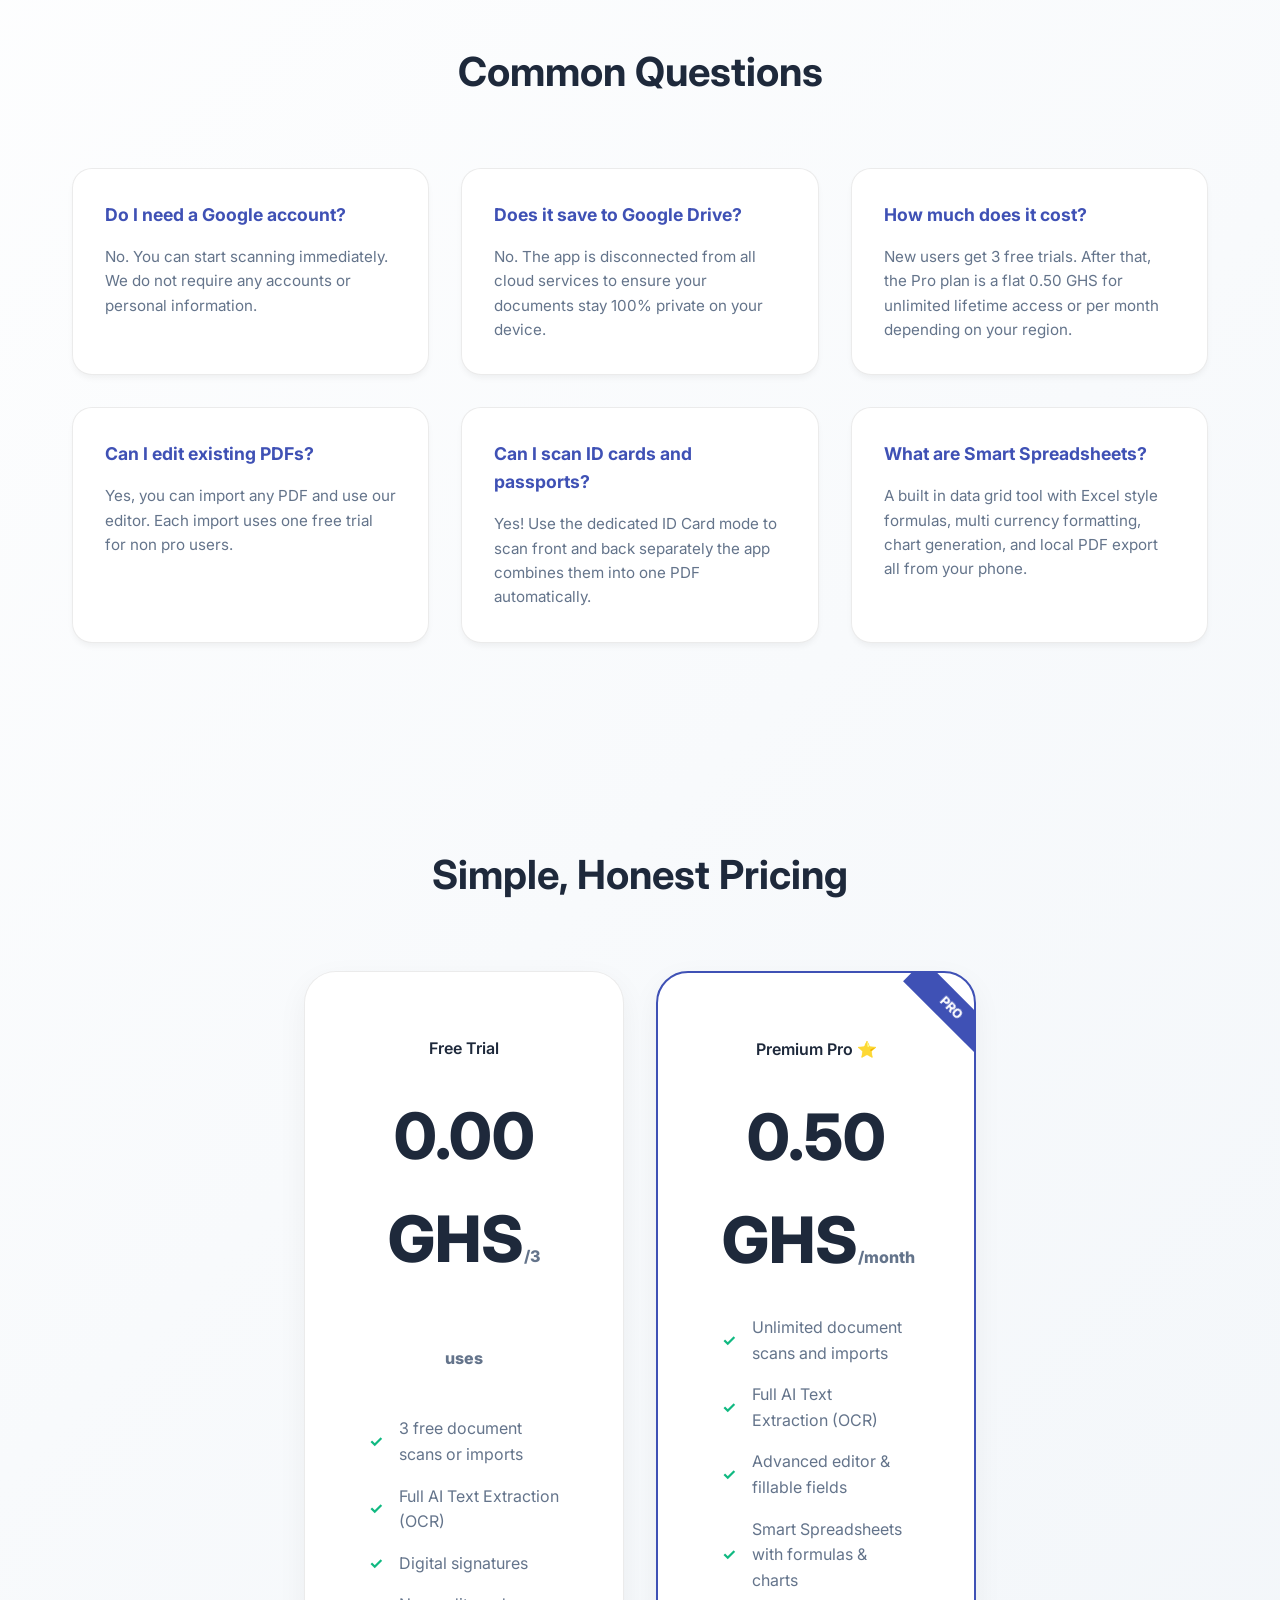
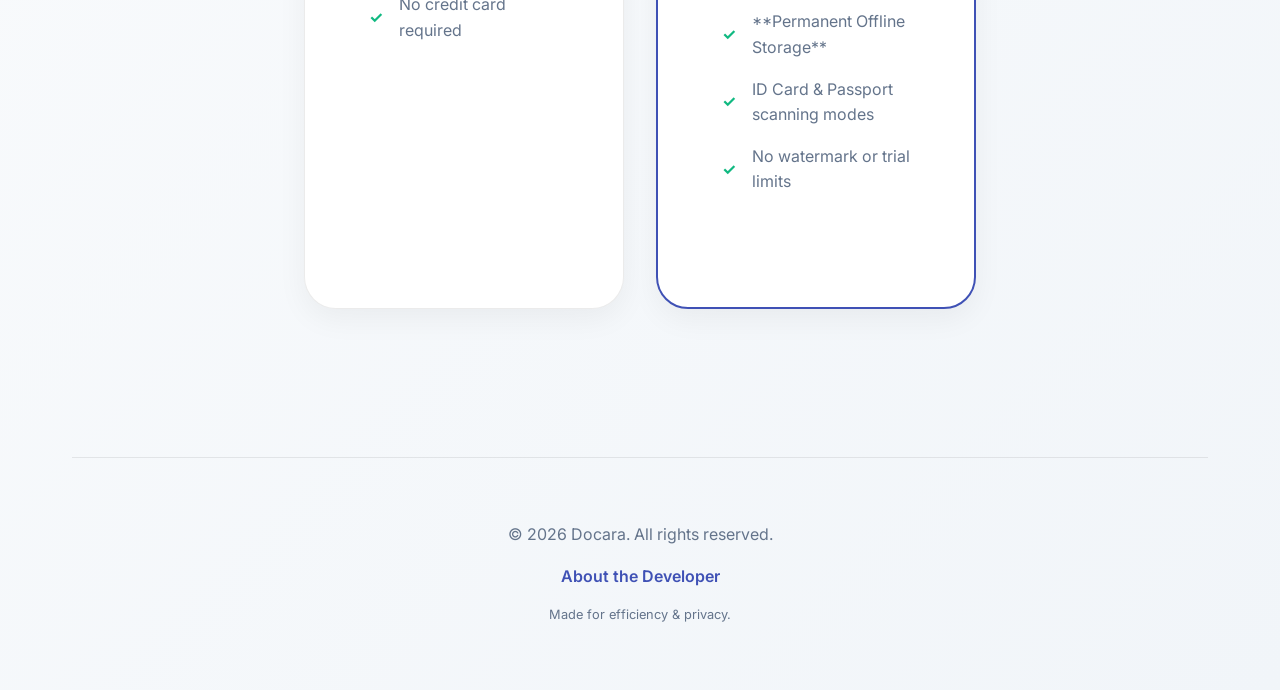
==== commit 1cac51c5: "Add Google Analytics and Charting Features" ====
--- a/index.html
+++ b/index.html
@@ -2,6 +2,15 @@
 <html lang="en">
 
 <head>
+    <!-- Google tag (gtag.js) -->
+    <script async src="https://www.googletagmanager.com/gtag/js?id=G-TNWJYD8EJ5"></script>
+    <script>
+      window.dataLayer = window.dataLayer || [];
+      function gtag(){dataLayer.push(arguments);}
+      gtag('js', new Date());
+
+      gtag('config', 'G-TNWJYD8EJ5');
+    </script>
     <meta charset="UTF-8">
     <meta name="viewport" content="width=device-width, initial-scale=1.0">
     <title>Docara | Professional Document Toolkit</title>
@@ -42,7 +51,7 @@
                     <p class="hero-subtitle">The most powerful document toolkit for your mobile device. AI powered
                         auto cropping and edge detection ensure perfect scans every time.</p>
                     <div class="cta-group">
-                        <a href="Latest_Builds/Docara_v1.2.apk" class="btn btn-primary" download>
+                        <a href="Latest_Builds/Docara_v1.2.apk" class="btn btn-primary" download onclick="gtag('event', 'download_apk', {'event_category': 'App', 'event_label': 'Docara v1.2'});">
                             <svg width="24" height="24" viewBox="0 0 24 24" fill="none" stroke="currentColor"
                                 stroke-width="2" stroke-linecap="round" stroke-linejoin="round">
                                 <path d="M21 15v4a2 2 0 0 1-2 2H5a2 2 0 0 1-2-2v-4"></path>
